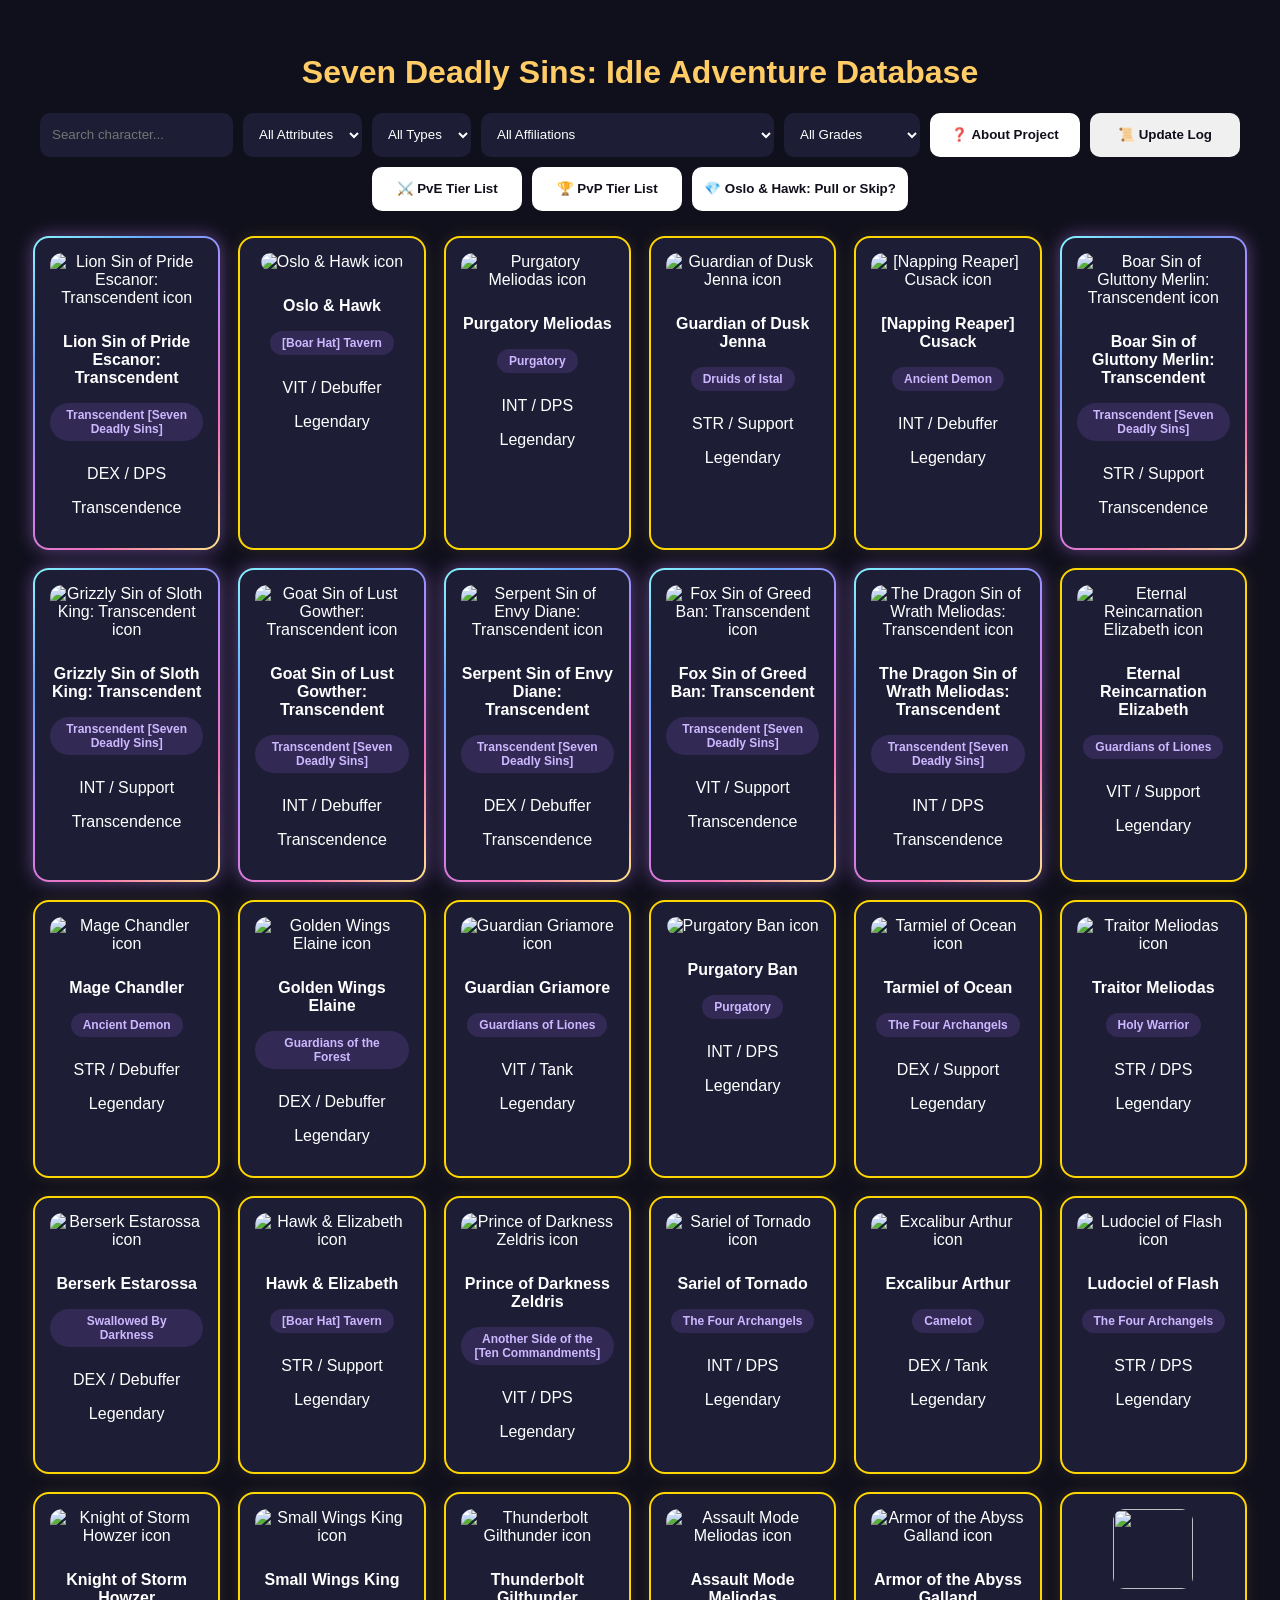
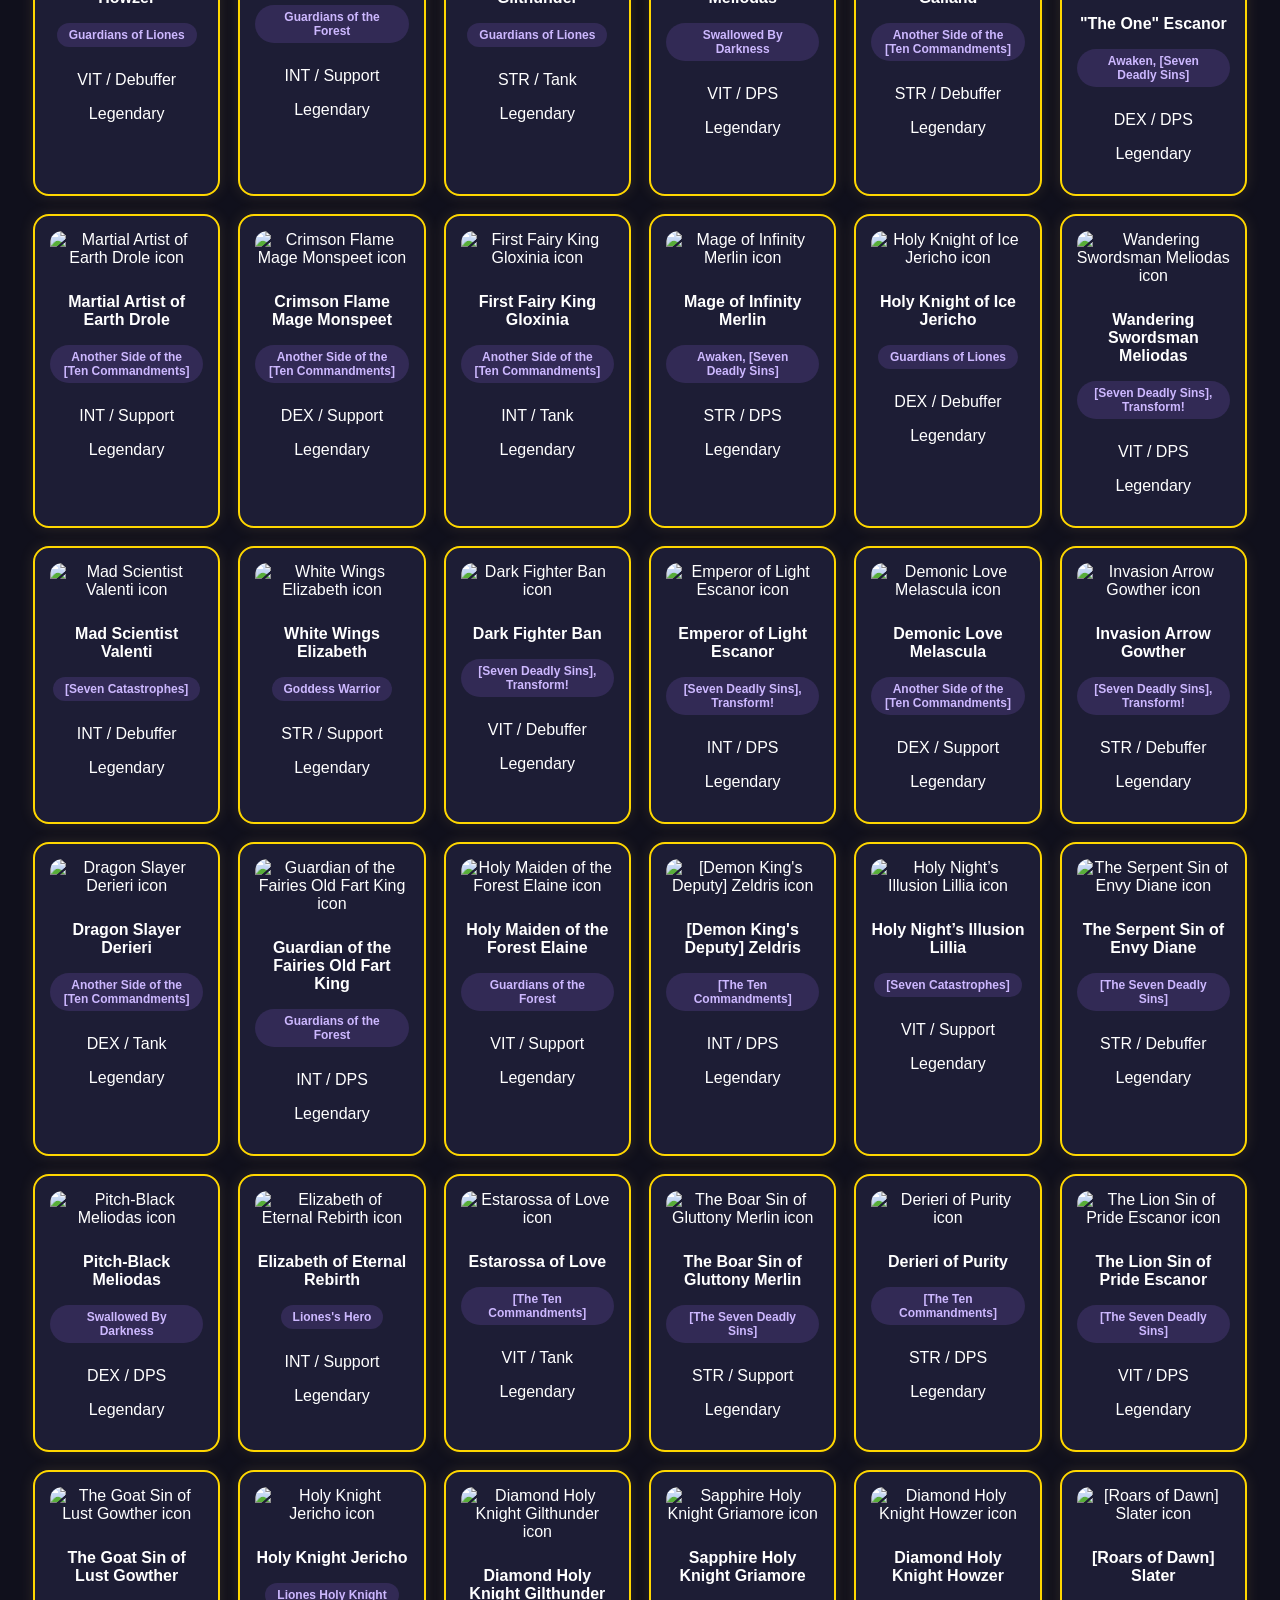
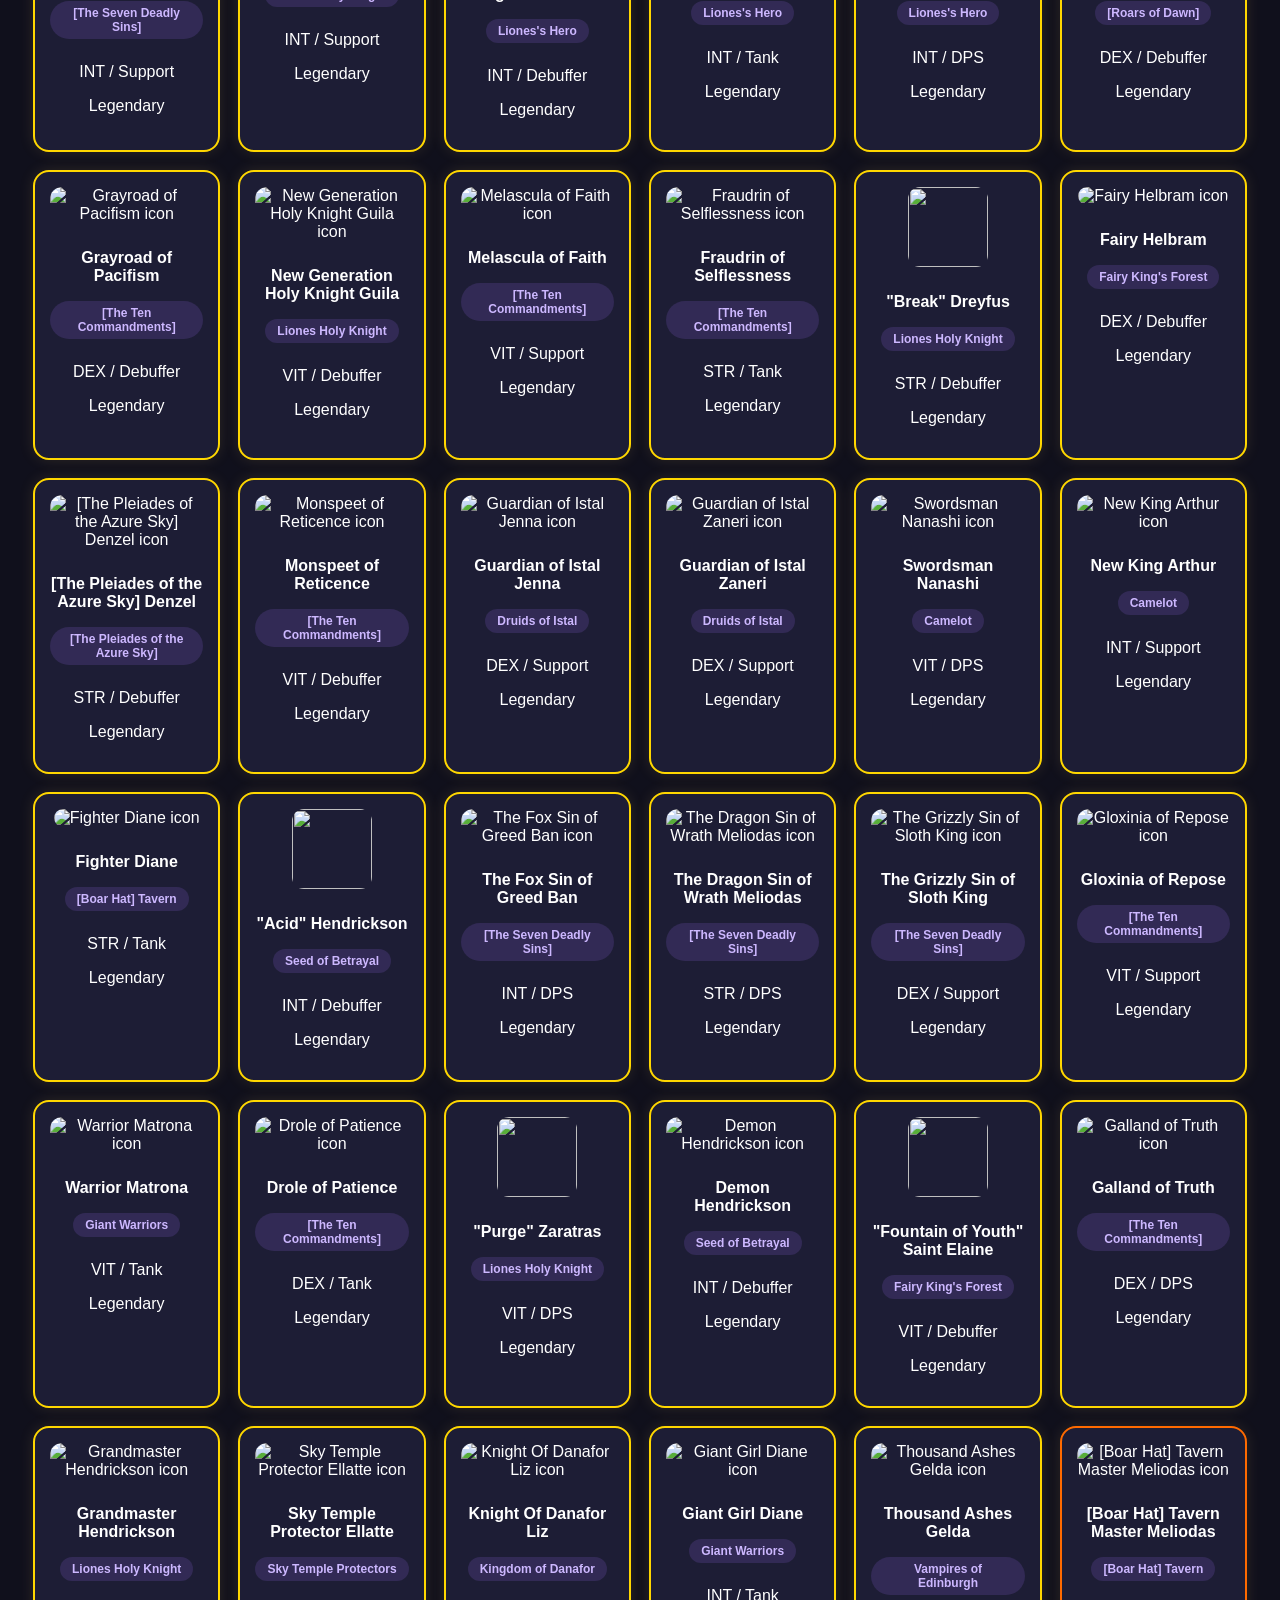
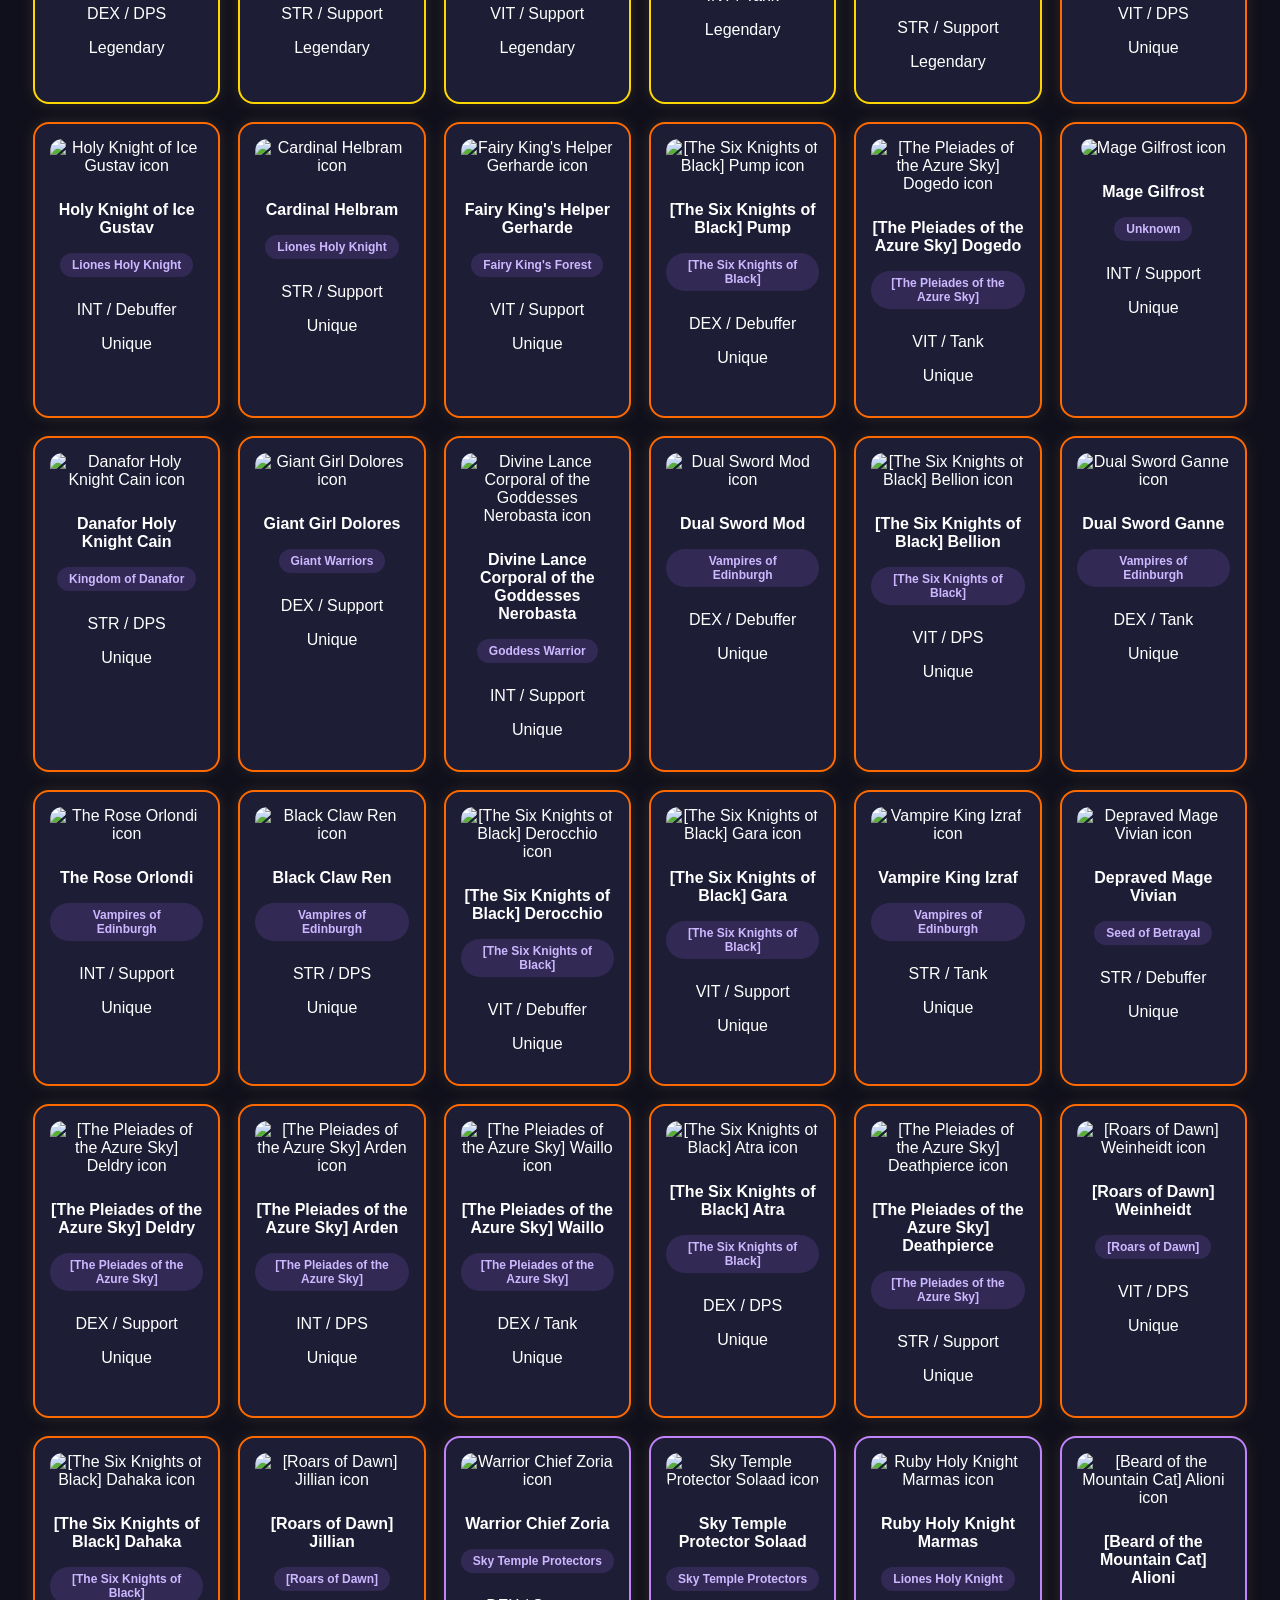
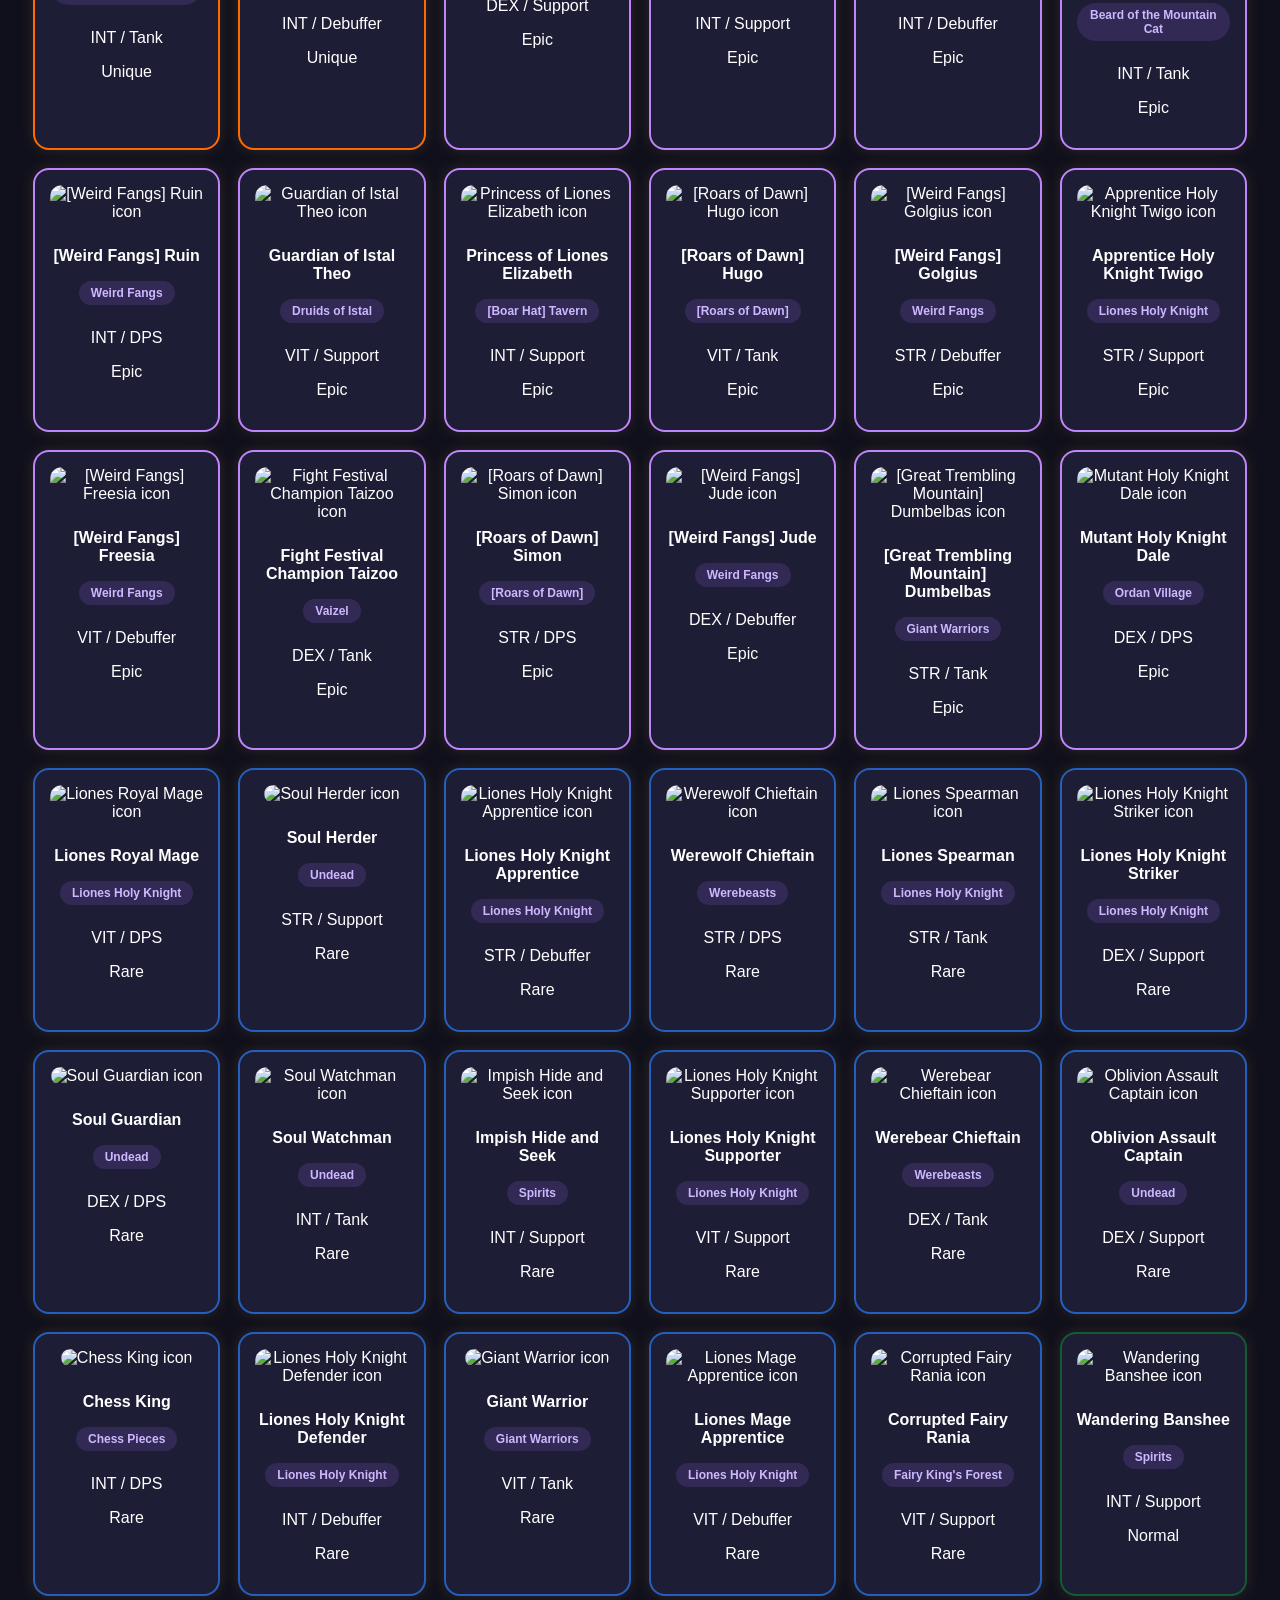
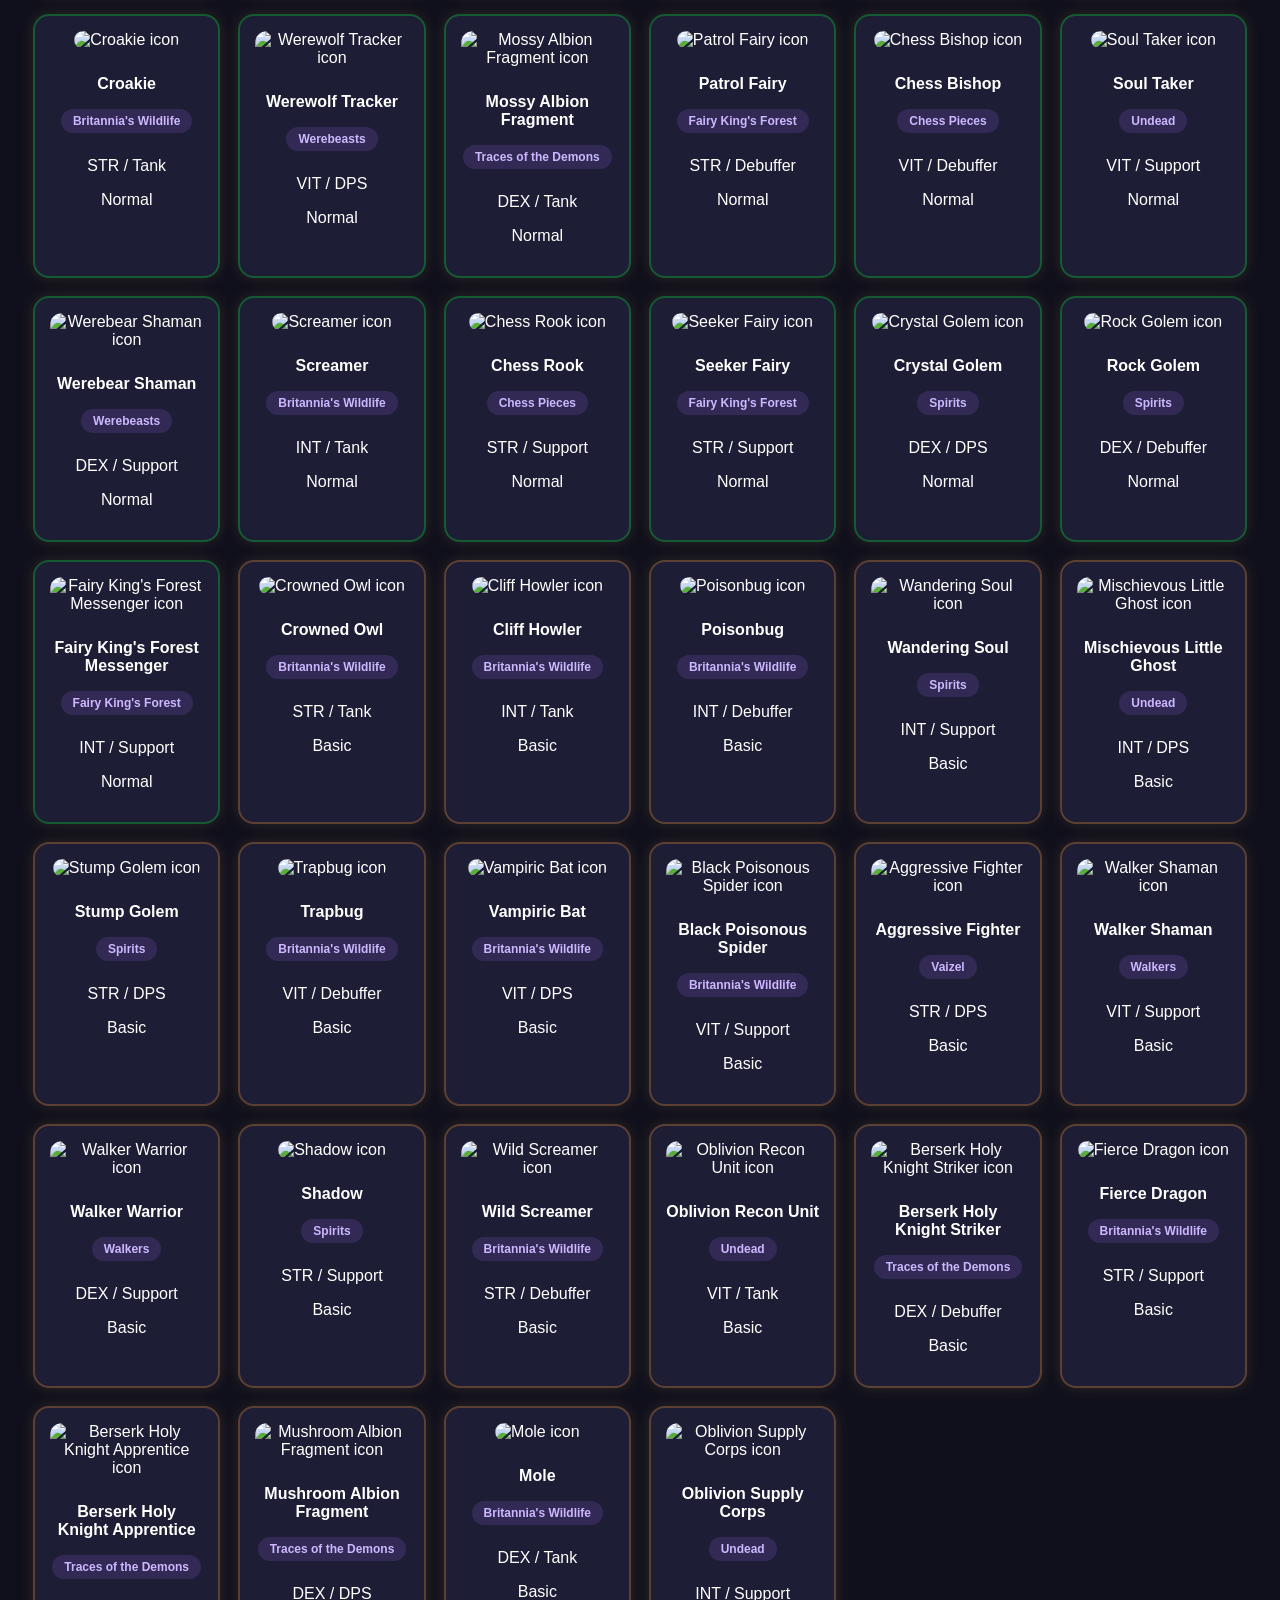
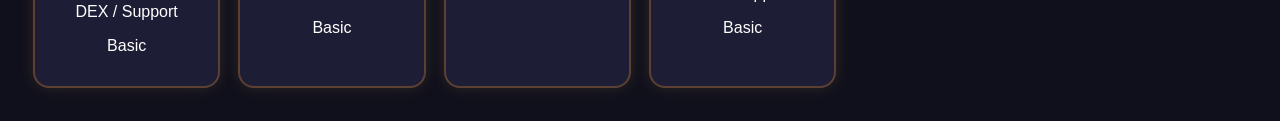
==== index.html @ 1cf5e914 "Update index.html" ====
<!DOCTYPE html>
<html lang="en">
<head>
  <title>Seven Deadly Sins: Idle Adventure Database | Characters, Tier Lists & Potentials</title>
  <link rel="icon" type="image/png" href="favicon.png">
  <link rel="shortcut icon" href="favicon.png">
  <link rel="apple-touch-icon" href="favicon.png">
  <meta name="description" content="Community database for Seven Deadly Sins: Idle Adventure featuring all characters, skills, affiliations, recommended potentials and tier lists.">
  <meta name="keywords" content="7ds idle database, seven deadly sins idle adventure database, 7ds idle tier list, seven deadly sins idle characters, 7ds idle potentials">
  <meta charset="UTF-8">
  <meta name="viewport" content="width=device-width, initial-scale=1.0">
  <title>7DS Idle Database</title>
  <link rel="stylesheet" href="style.css">

</head>
<body>

<h1>Seven Deadly Sins: Idle Adventure Database</h1>
<div class="filters">
  <input id="searchInput" type="text" placeholder="Search character...">

  <select id="attributeFilter">
    <option value="">All Attributes</option>
    <option value="STR">STR</option>
    <option value="DEX">DEX</option>
    <option value="INT">INT</option>
    <option value="VIT">VIT</option>
  </select>

  <select id="typeFilter">
    <option value="">All Types</option>
    <option value="DPS">DPS</option>
    <option value="Support">Support</option>
    <option value="Tank">Tank</option>
    <option value="Debuffer">Debuffer</option>
  </select>

<select id="affiliationFilter">
  <option value="">All Affiliations</option>

  <option value="Ancient Demon">Ancient Demon</option>
  <option value="Another Side of the [Ten Commandments]">Another Side of the [Ten Commandments]</option>
  <option value="Awaken, [Seven Deadly Sins]">Awaken, [Seven Deadly Sins]</option>
  <option value="Beard of the Mountain Cat">Beard of the Mountain Cat</option>
  <option value="Britannia's Wildlife">Britannia's Wildlife</option>
  <option value="Camelot">Camelot</option>
  <option value="Chess Pieces">Chess Pieces</option>
  <option value="Druids of Istal">Druids of Istal</option>
  <option value="Fairy King's Forest">Fairy King's Forest</option>
  <option value="Giant Warriors">Giant Warriors</option>
  <option value="Goddess Warrior">Goddess Warrior</option>
  <option value="Guardians of Liones">Guardians of Liones</option>
  <option value="Guardians of the Forest">Guardians of the Forest</option>
<option value="Holy Warrior">Holy Warrior</option>
  <option value="Kingdom of Danafor">Kingdom of Danafor</option>
  <option value="Liones Holy Knight">Liones Holy Knight</option>
  <option value="Liones's Hero">Liones's Hero</option>
  <option value="Ordan Village">Ordan Village</option>
  <option value="Purgatory">Purgatory</option>
  <option value="Seed of Betrayal">Seed of Betrayal</option>
  <option value="Sky Temple Protectors">Sky Temple Protectors</option>
  <option value="Spirits">Spirits</option>
  <option value="Swallowed By Darkness">Swallowed By Darkness</option>
  <option value="The Four Archangels">The Four Archangels</option>
  <option value="Traces of the Demons">Traces of the Demons</option>
  <option value="Transcendent [Seven Deadly Sins]">Transcendent [Seven Deadly Sins]</option>
  <option value="Undead">Undead</option>
 <option value="Unknown">Unknown</option>
  <option value="Vaizel">Vaizel</option>
  <option value="Vampires of Edinburgh">Vampires of Edinburgh</option>
<option value="Walkers">Walkers</option>
  <option value="Werebeasts">Werebeasts</option>
  <option value="Weird Fangs">Weird Fangs</option>

  <option value="[Boar Hat] Tavern">[Boar Hat] Tavern</option>
  <option value="[Roars of Dawn]">[Roars of Dawn]</option>
  <option value="[Seven Catastrophes]">[Seven Catastrophes]</option>
  <option value="[Seven Deadly Sins], Transform!">[Seven Deadly Sins], Transform!</option>
  <option value="[The Pleiades of the Azure Sky]">[The Pleiades of the Azure Sky]</option>
  <option value="[The Seven Deadly Sins]">[The Seven Deadly Sins]</option>
  <option value="[The Six Knights of Black]">[The Six Knights of Black]</option>
  <option value="[The Ten Commandments]">[The Ten Commandments]</option>
</select>

<select id="gradeFilter">
  <option value="">All Grades</option>
  <option value="Basic">Basic</option>
  <option value="Normal">Normal</option>
  <option value="Rare">Rare</option>
  <option value="Epic">Epic</option>
  <option value="Unique">Unique</option>
  <option value="Legendary">Legendary</option>
  <option value="Transcendence">Transcendence</option>
</select>

<button id="aboutBtn">❓ About Project</button>
<button id="changelogBtn">📜 Update Log</button>
<button id="pveTierBtn">⚔️ PvE Tier List</button>
<button id="pvpTierBtn">🏆 PvP Tier List</button>
<button id="summonBtn">💎 Oslo & Hawk: Pull or Skip?</button>

</div>

<div id="characterGrid" class="character-grid"></div>

<div id="aboutModal" class="popup hidden">
  <div class="popup-content">
    <span class="close" id="closeAbout">×</span>

    <h2>❓ About Project</h2>

    <div class="info-box">
      <p><b>Creator:</b> met4mor</p>
    </div>

    <p>
      ❗ Hi! I'm <b>met4mor</b>.
    </p>

    <p>
      I created this database to collect every character from
      <b>Seven Deadly Sins: Idle Adventure</b> in one clean and easy-to-use place.
    </p>

    <p>
      Every character, skill, affiliation, grade, attribute, type and recommended potential
      has been manually collected and added to the database.
    </p>

    <p>
      This project will keep growing with future updates, new characters and new features.
    </p>

    <p>
      Thanks for using the database!
    </p>

    <hr>

    <p style="font-size: 13px; opacity: 0.7;">
      Seven Deadly Sins: Idle Adventure and all related assets belong to their respective owners.
    </p>
  </div>
</div> 

<div id="changelogModal" class="popup hidden">
  <div class="popup-content">

    <span class="close" id="closeChangelog">×</span>

    <h2>📜 Database Update Log</h2>

    <div class="info-box">
      <p><b>Current Version:</b> 2.0</p>
    </div>

    <div class="skill-box">
      <h3 class="skill-category">28/06/2026 v2.0</h3>

      <ul>
        <li>Added "Pull or Skip?" feature.</li>
        <li>Added "Update Log" feature.</li>
      </ul>
    </div>
  <div class="skill-box">
      <h3 class="skill-category">27/06/2026 v1.0</h3>

      <ul>
        <li>Initial website release.</li>
        <li>Added character database.</li>
        <li>Added recommended potentials.</li>
        <li>Added affiliation filters.</li>
      </ul>
    </div>

  </div>
</div>

</div>
<div id="pveTierModal" class="popup hidden">
  <div class="popup-content tierlist-popup">
    <span class="close" id="closePveTier">×</span>

    <h2>⚔️ PvE Tier List</h2>

    <img
      src="https://i.imgur.com/KLZB3vG.png"
      alt="PvE Tier List"
      class="tierlist-image"
    >
  </div>
</div>
<div id="pvpTierModal" class="popup hidden">
  <div class="popup-content tierlist-popup">
    <span class="close" id="closePvpTier">×</span>

    <h2>🏆 PvP Tier List</h2>

    <img
      src="https://i.imgur.com/titxgd1.png"
      alt="PvP Tier List"
      class="tierlist-image"
    >
  </div>
</div>

<div id="summonModal" class="popup hidden">
  <div class="popup-content">

    <span class="close" id="closeSummon">×</span>

<h2>💎 Oslo & Hawk: Pull or Skip?</h2>

<div class="info-box">
  <p><b>Character:</b> Oslo & Hawk</p>
  <p><b>Rating:</b> ⭐⭐⭐⭐⭐ MUST PULL</p>
</div>

<p>
  Oslo & Hawk are an extremely powerful debuffer with excellent utility and some of the strongest offensive debuffs available.
</p>

<h3>✅ Why summon?</h3>

<ul>
  <li>Inflicts Blind, significantly reducing the enemy's Accuracy</li>
  <li>Can reduce enemy Energy with their Special Skill</li>
  <li>Mark of the Wild greatly reduces both final Attack and final Defense</li>
  <li>Prey massively increases the target's final damage taken</li>
  <li>Prey also reduces final Evasion, making enemies easier to hit</li>
  <li>Ultimate damage scales heavily with the number of debuffs applied to the target</li>
  <li>Excellent synergy with teams built around multiple debuffs</li>
  <li>Extremely strong utility for both increasing team damage and weakening enemies</li>
</ul>

<div class="info-box">
  <p>
    <b>Final Verdict:</b><br>
    Oslo & Hawk are an exceptional debuffer capable of dramatically weakening enemies while enabling the entire team to deal significantly more damage. Their combination of Accuracy reduction, Energy control, Attack and Defense reduction, and the extremely powerful Prey debuff makes them a highly valuable addition to many teams. A definite <b>MUST PULL</b>.
  </p>
</div>

  </div>
</div>

<div id="popup" class="popup hidden">
  <div class="popup-content">
    <span class="close" onclick="closePopup()">×</span>

    <h2 id="charName"></h2>

    <div class="info-box">
      <p><b>Affiliation:</b> <span id="charAffiliation"></span></p>
      <p><b>Grade:</b> <span id="charGrade"></span></p>
      <p><b>Attribute / Type:</b> <span id="charAttributeType"></span></p>
<p><b>Recommended Potential:</b> <span id="charPotential"></span></p>
    </div>

    <div id="skillsContainer"></div>
  </div>
</div>
  <script src="script.js"></script>
</body>
</html>
---- style.css ----
body {
  background: #10101c;
  color: white;
  font-family: Arial, sans-serif;
  padding: 25px;
}

h1 {
  text-align: center;
  color: #ffcc66;
}

.filters {
  display: flex;
  gap: 10px;
  flex-wrap: wrap;
  justify-content: center;
  margin-bottom: 25px;
}

input,
select {
  padding: 12px;
  border-radius: 10px;
  border: none;
  background: #1d1d35;
  color: white;
}

#aboutBtn,
#pveTierBtn,
#pvpTierBtn,
#summonBtn,
#changelogBtn  {
  padding: 12px;
  border-radius: 10px;
  border: none;
  background: white;
  color: #10101c;
  cursor: pointer;
  font-weight: bold;
  min-width: 150px;
  height: 44px;
  box-sizing: border-box;
  transition: 0.2s;
}

#aboutBtn:hover,
#pveTierBtn:hover,
#pvpTierBtn:hover,
#summonBtn:hover,
#changelogBtn {
  background: #f0f0f0;
}

.character-grid {
  display: grid;
  grid-template-columns: repeat(auto-fill, minmax(160px, 1fr));
  gap: 18px;
}

.character-card {
  background: #1d1d35;
  padding: 15px;
  border-radius: 16px;
  text-align: center;
  cursor: pointer;
  transition: 0.2s;
  border: 2px solid #333355;
  box-shadow: 0 0 15px rgba(255, 204, 102, 0.12);
}

.character-card:hover {
  transform: scale(1.04);
}



.grade-Transcendence {
  border: 2px solid transparent;
  background:
    linear-gradient(#1d1d35, #1d1d35) padding-box,
    linear-gradient(135deg, #89f7fe, #66a6ff, #c084fc, #f472b6, #fde68a) border-box;
  box-shadow: 0 0 18px rgba(192, 132, 252, 0.45);
}

.grade-Legendary {
  border-color: #ffd700;
}

.grade-Unique {
  border-color: #ff6a00;
}

.grade-Epic {
  border-color: #c084fc;
}

.grade-Rare {
  border-color: #245FBF;
}

.grade-Normal {
  border-color: #145A32;
}

.grade-Basic {
  border-color: #5C4033;
}


.character-icon {
  width: 80px;
  height: 80px;
  object-fit: cover;
  border-radius: 12px;
  margin-bottom: 10px;
}

.character-card h3 {
  font-size: 16px;
  margin-bottom: 8px;
}

.affiliation-badge {
  display: inline-block;
  background: #322a55;
  color: #cdb8ff;
  padding: 5px 12px;
  border-radius: 999px;
  font-size: 12px;
  font-weight: bold;
  margin: 8px 0;
}

/* TIER COLORS */

.tier {
  font-weight: bold;
  font-size: 20px;
  letter-spacing: 1px;
}

.tier-SS {
  color: #ffd700;
  text-shadow:
    0 0 5px rgba(255,215,0,0.8),
    0 0 10px rgba(255,215,0,0.6);
}

.tier-S {
  color: #ffb347;
  text-shadow:
    0 0 5px rgba(255,179,71,0.8),
    0 0 10px rgba(255,179,71,0.6);
}

.tier-A {
  color: #c084fc;
  text-shadow:
    0 0 5px rgba(192,132,252,0.8),
    0 0 10px rgba(192,132,252,0.6);
}

.tier-B {
  color: #60a5fa;
  text-shadow:
    0 0 5px rgba(96,165,250,0.8),
    0 0 10px rgba(96,165,250,0.6);
}

.tier-C {
  color: #67e8f9;
  text-shadow:
    0 0 5px rgba(103,232,249,0.8),
    0 0 10px rgba(103,232,249,0.6);
}

/* POPUP */

.popup {
  position: fixed;
  inset: 0;
  background: rgba(0,0,0,0.8);
  display: flex;
  justify-content: center;
  align-items: center;
}

.hidden {
  display: none;
}

.popup-content {
  background: #1d1d35;
  width: 650px;
  max-height: 85vh;
  overflow-y: auto;
  padding: 25px;
  border-radius: 20px;
  box-shadow: 0 0 30px rgba(255,204,102,0.35);
}

.close {
  float: right;
  font-size: 32px;
  cursor: pointer;
}

.info-box {
  background: #29294a;
  padding: 15px;
  border-radius: 14px;
  margin: 15px 0;
}

.skill-box {
  background: #151528;
  border: 1px solid #333355;
  border-radius: 16px;
  padding: 18px;
  margin-top: 18px;
}

.skill-category {
  color: #ffcc66;
  font-size: 20px;
  margin-bottom: 5px;
}

.skill-name {
  color: white;
  font-size: 18px;
  margin-bottom: 12px;
}

.skill-description {
  line-height: 1.6;
  margin-bottom: 14px;
}

.effect-box {
  background: #29294a;
  border-radius: 12px;
  padding: 14px;
  margin-top: 12px;
}

.effect-name {
  color: #6ee7b7;
  font-weight: bold;
  margin-bottom: 8px;
}

.effect-description {
  line-height: 1.5;
}
.tierlist-popup {
  width: 90vw;
  max-width: 1100px;
}

.tierlist-image {
  width: 100%;
  border-radius: 14px;
  margin-top: 15px;
}
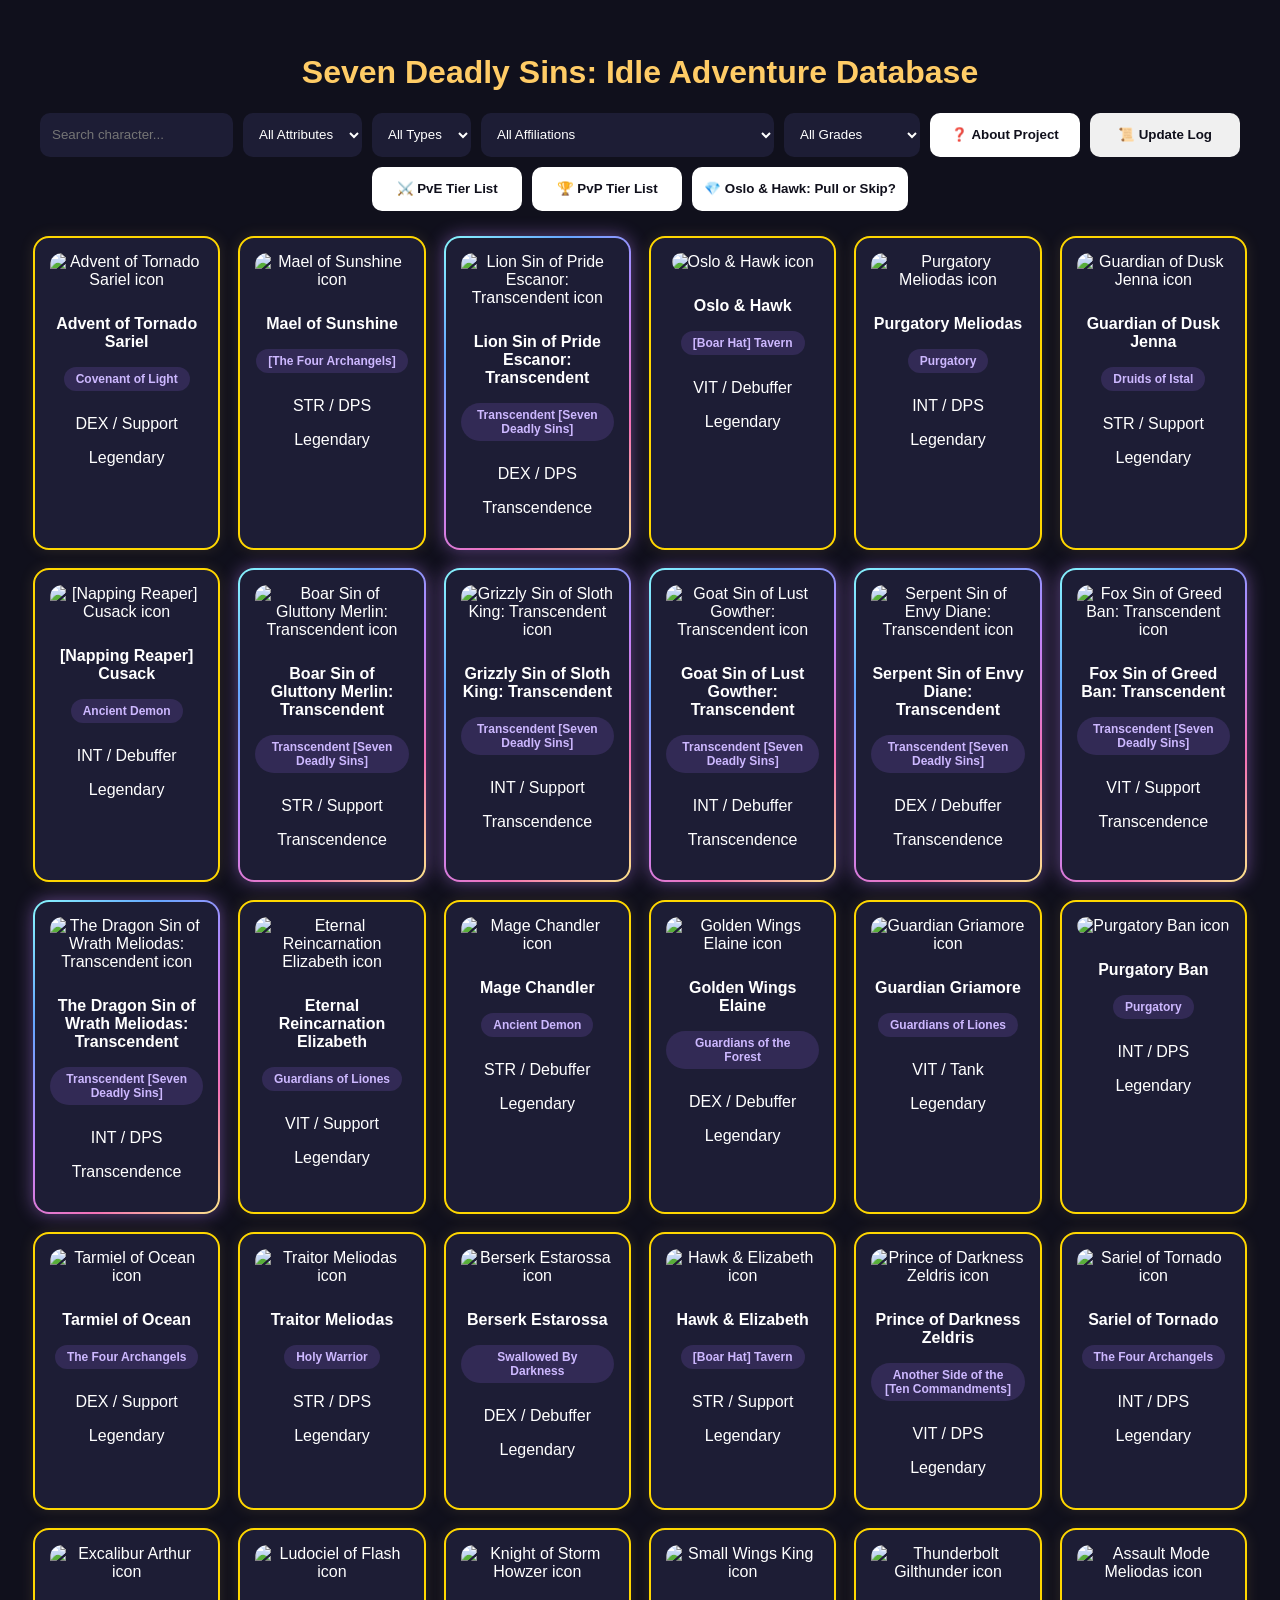
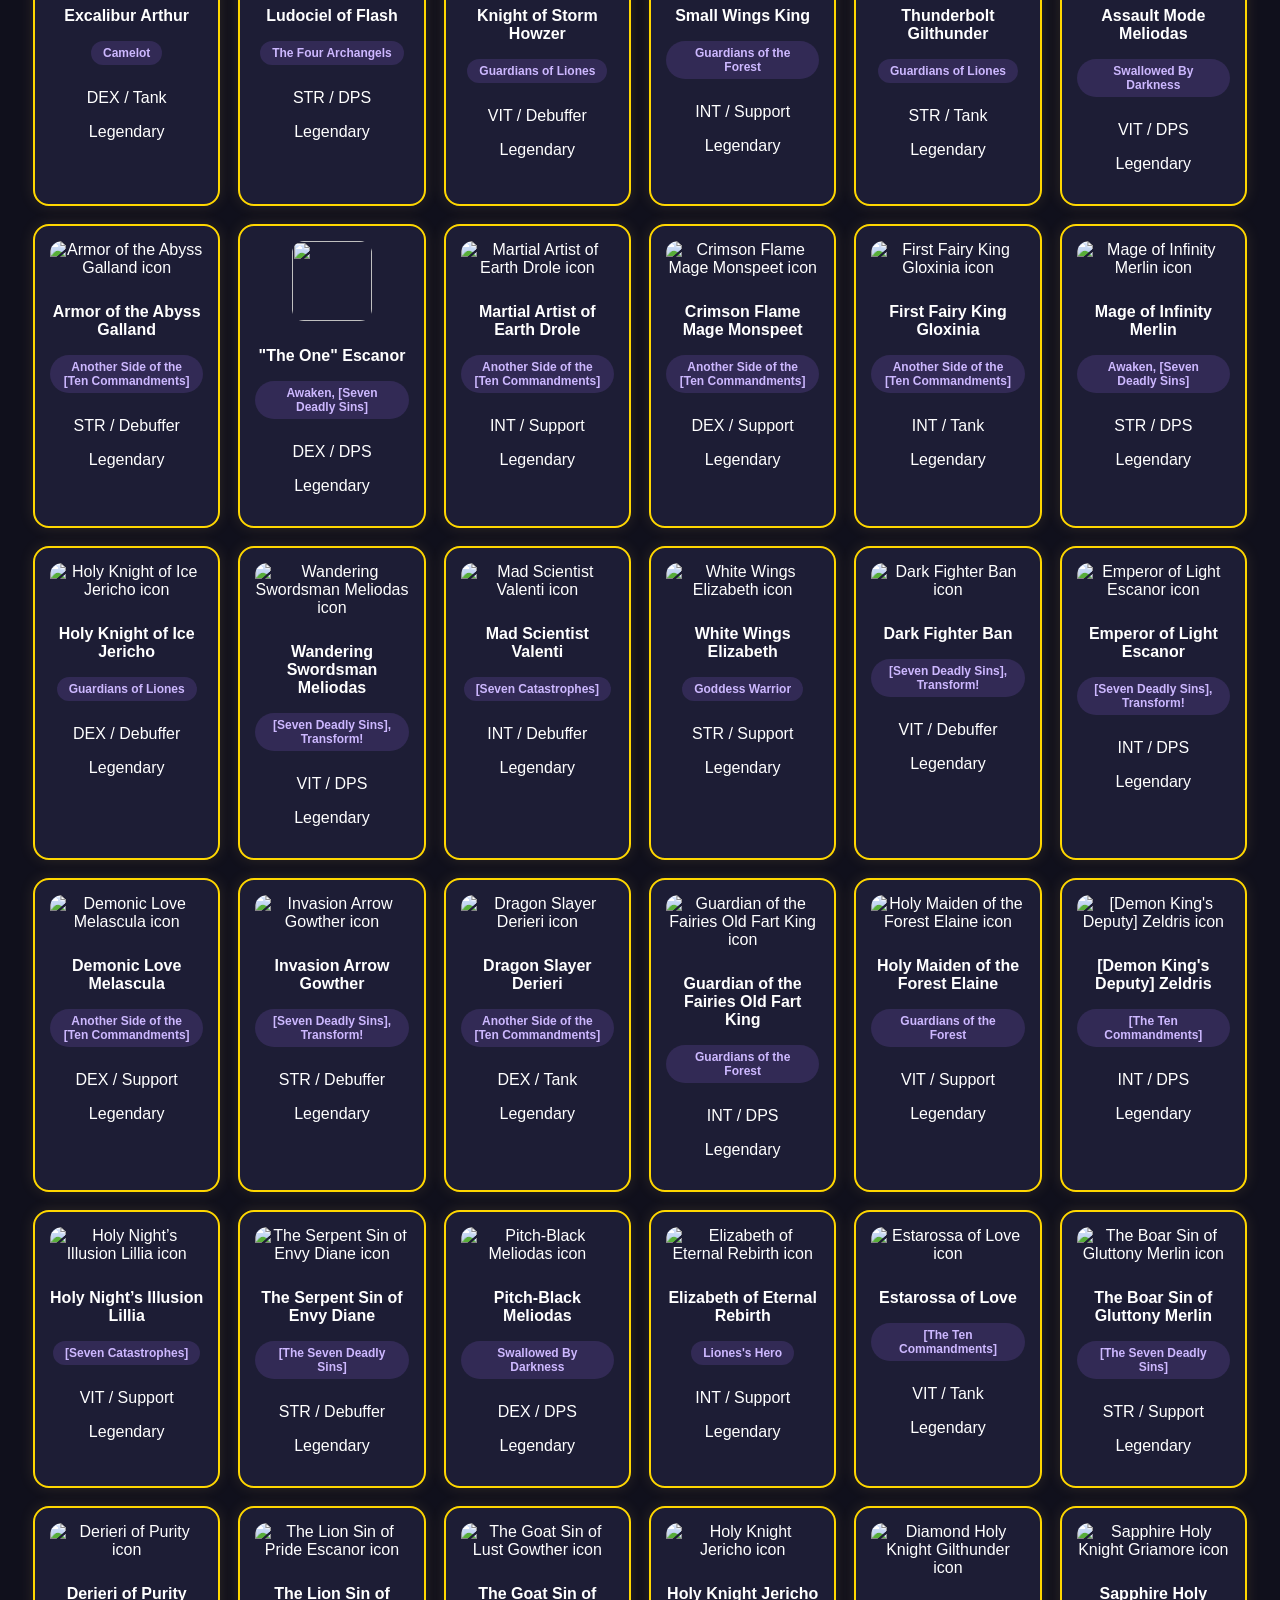
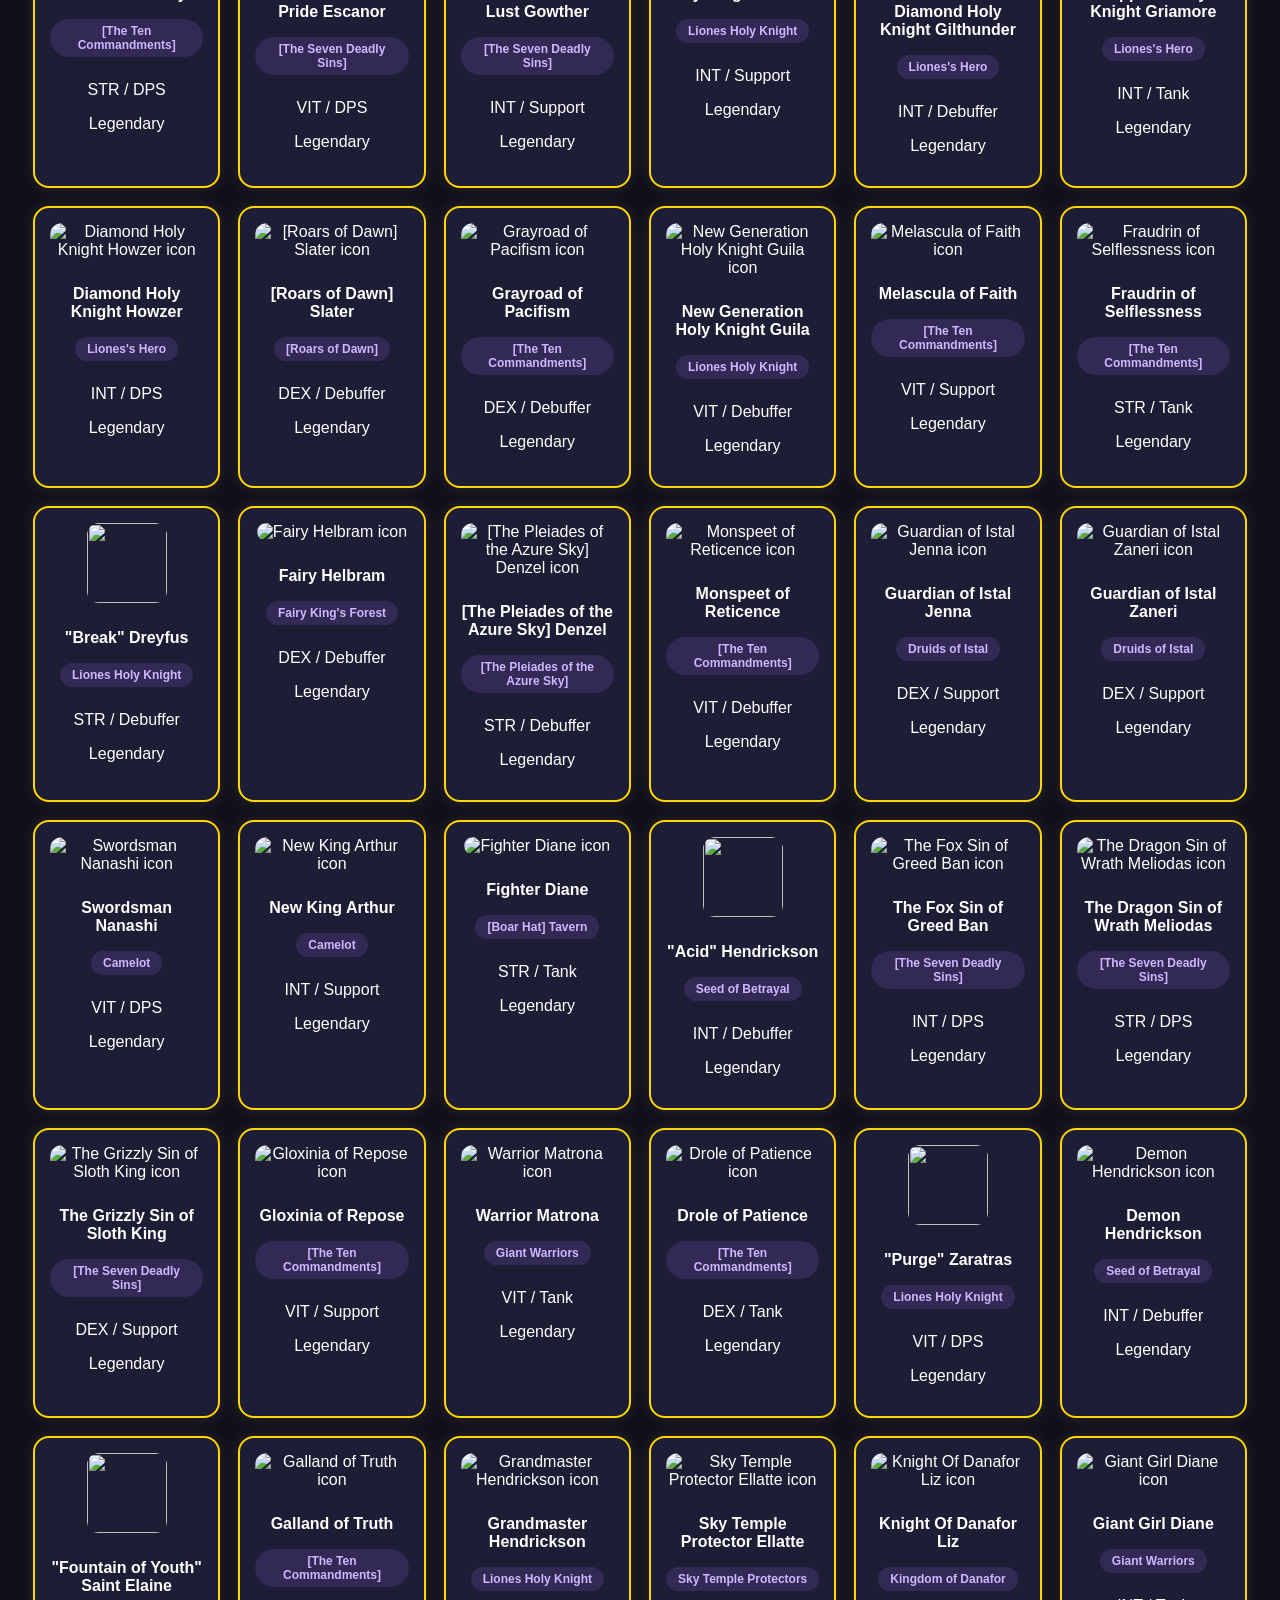
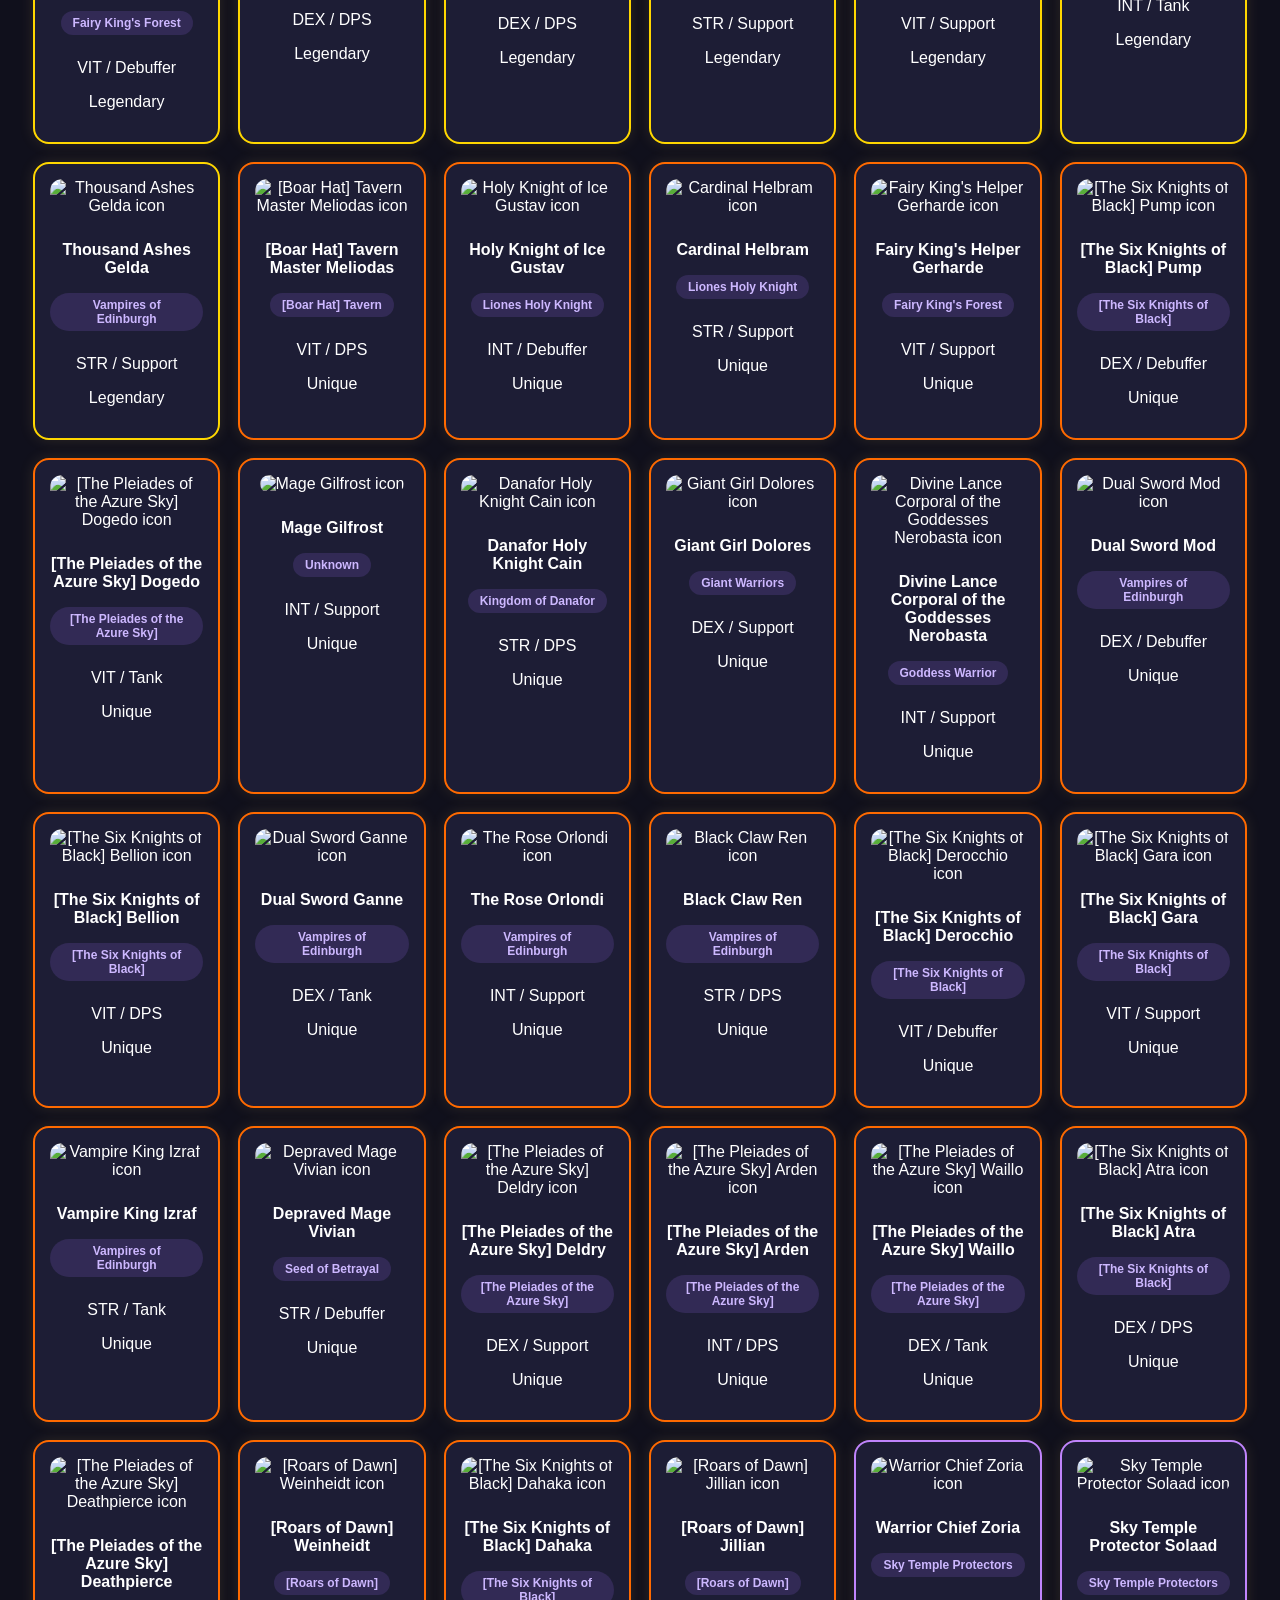
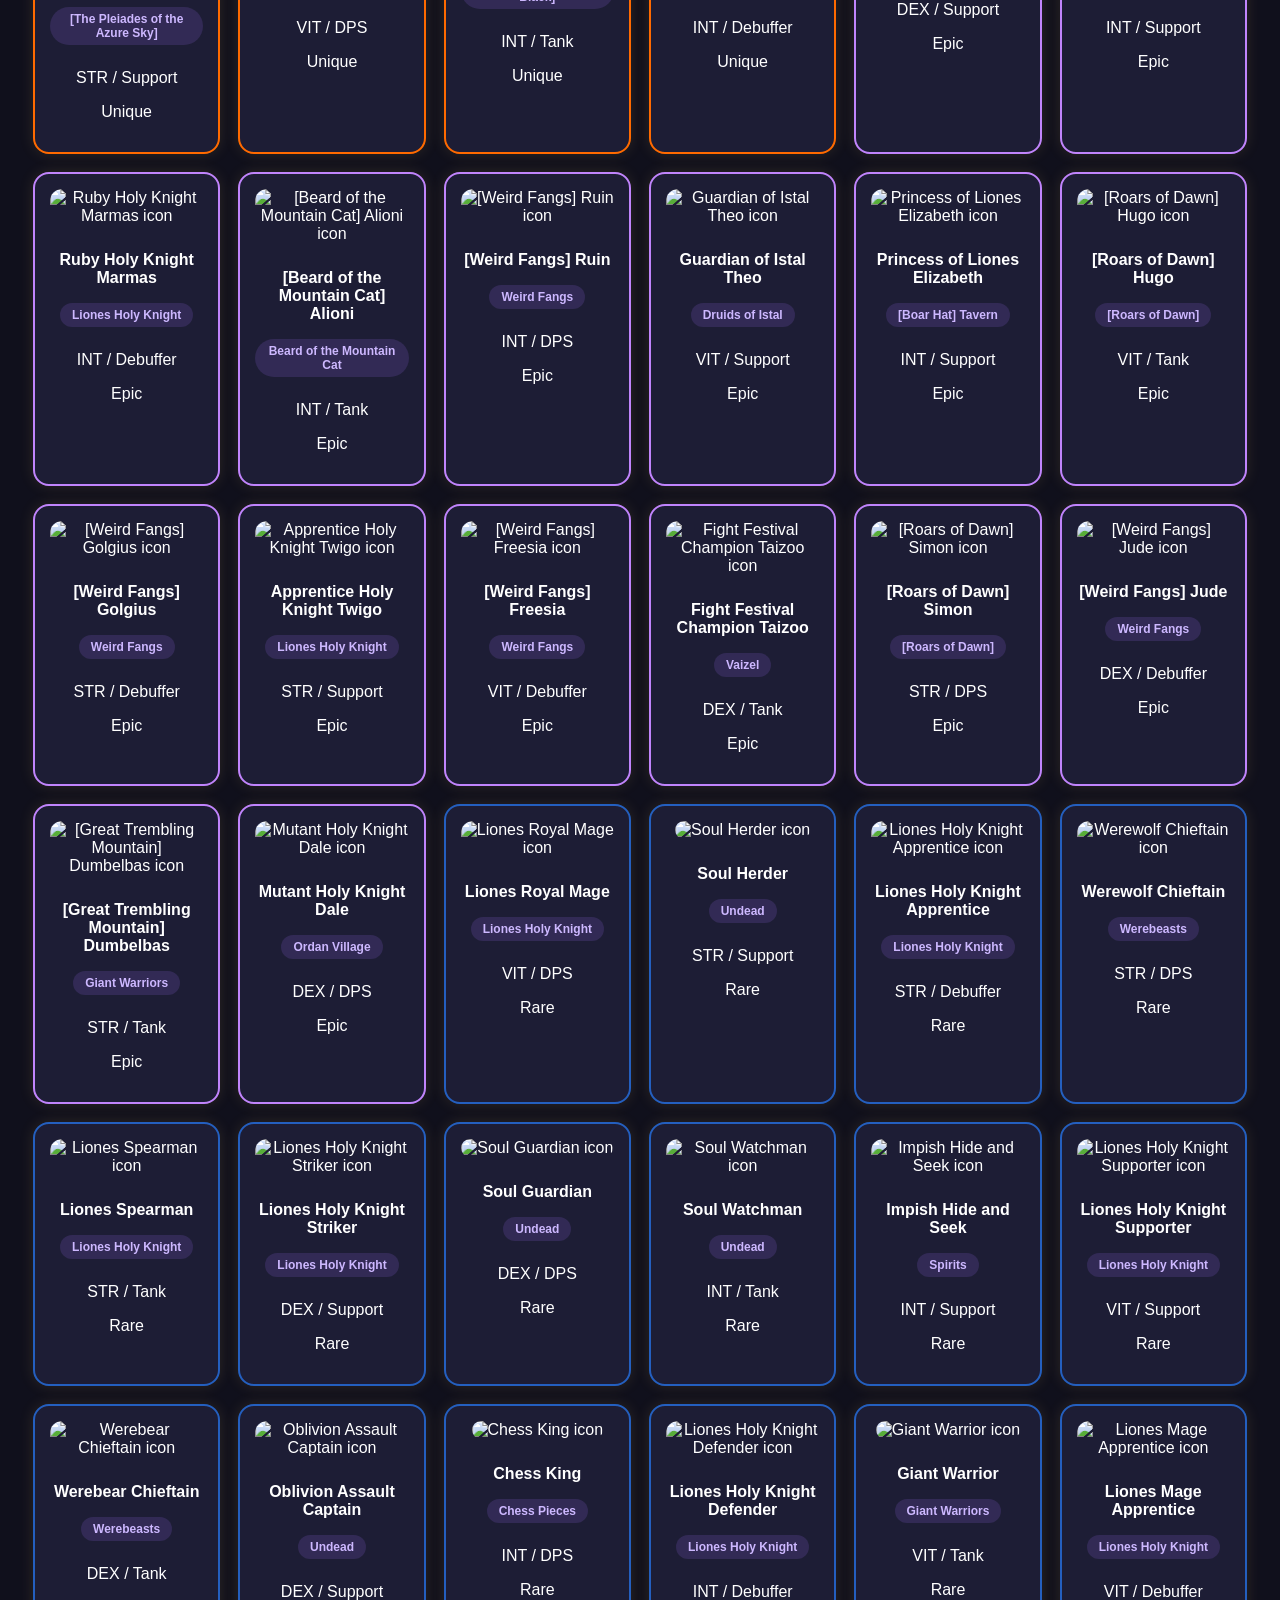
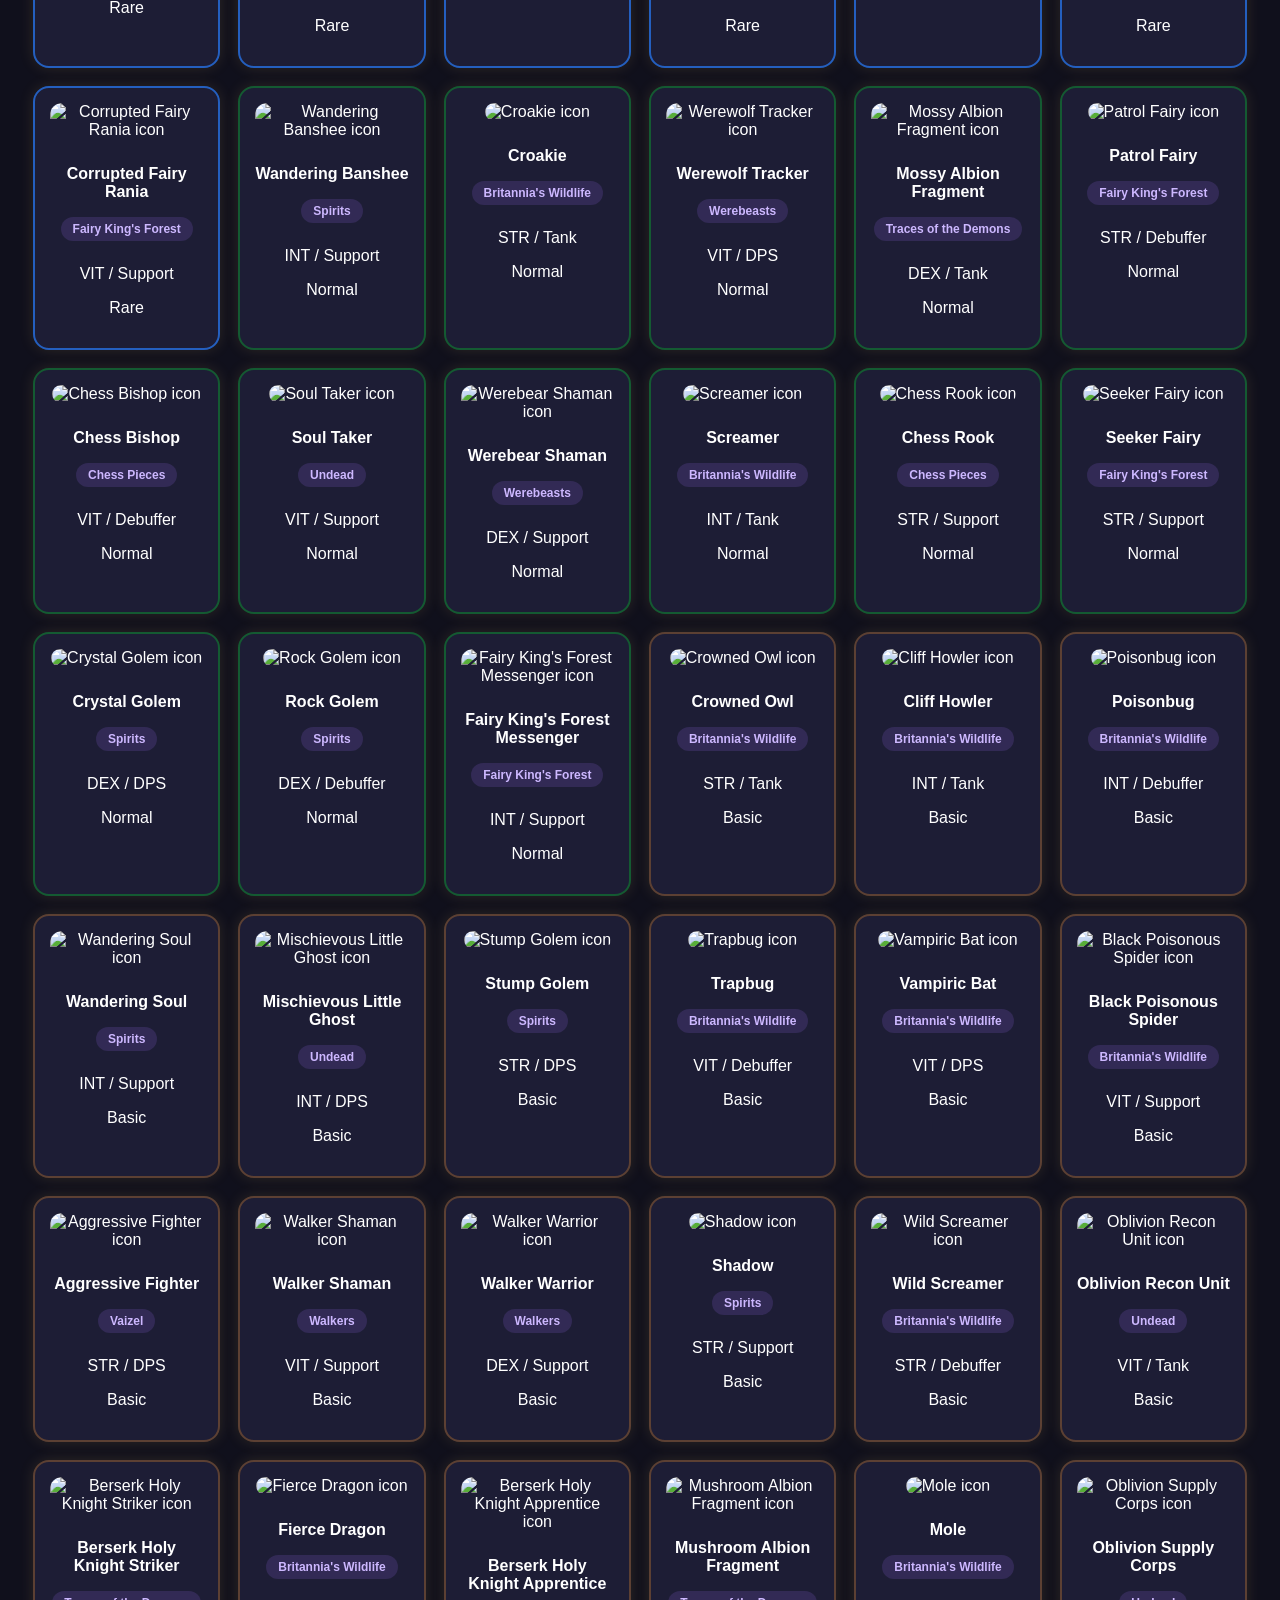
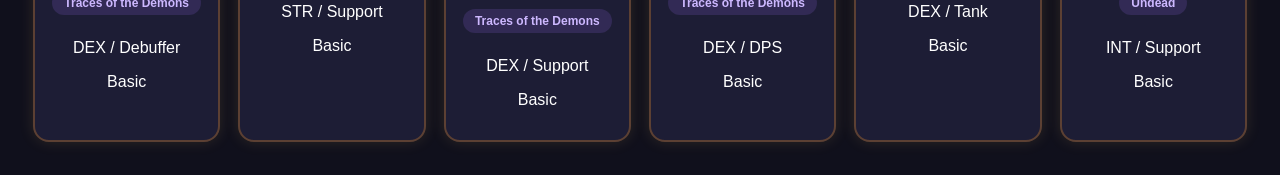
==== commit 27b6818e: "Update index.html" ====
--- a/index.html
+++ b/index.html
@@ -44,6 +44,7 @@
   <option value="Beard of the Mountain Cat">Beard of the Mountain Cat</option>
   <option value="Britannia's Wildlife">Britannia's Wildlife</option>
   <option value="Camelot">Camelot</option>
+  <option value="Covenant of Light">Covenant of Light</option>
   <option value="Chess Pieces">Chess Pieces</option>
   <option value="Druids of Istal">Druids of Istal</option>
   <option value="Fairy King's Forest">Fairy King's Forest</option>
@@ -184,7 +185,7 @@
     <h2>⚔️ PvE Tier List</h2>
 
     <img
-      src="https://i.imgur.com/KLZB3vG.png"
+      src="https://i.imgur.com/rdPKMdE.png"
       alt="PvE Tier List"
       class="tierlist-image"
     >
@@ -197,7 +198,7 @@
     <h2>🏆 PvP Tier List</h2>
 
     <img
-      src="https://i.imgur.com/titxgd1.png"
+      src="https://i.imgur.com/eozsYuy.png"
       alt="PvP Tier List"
       class="tierlist-image"
     >
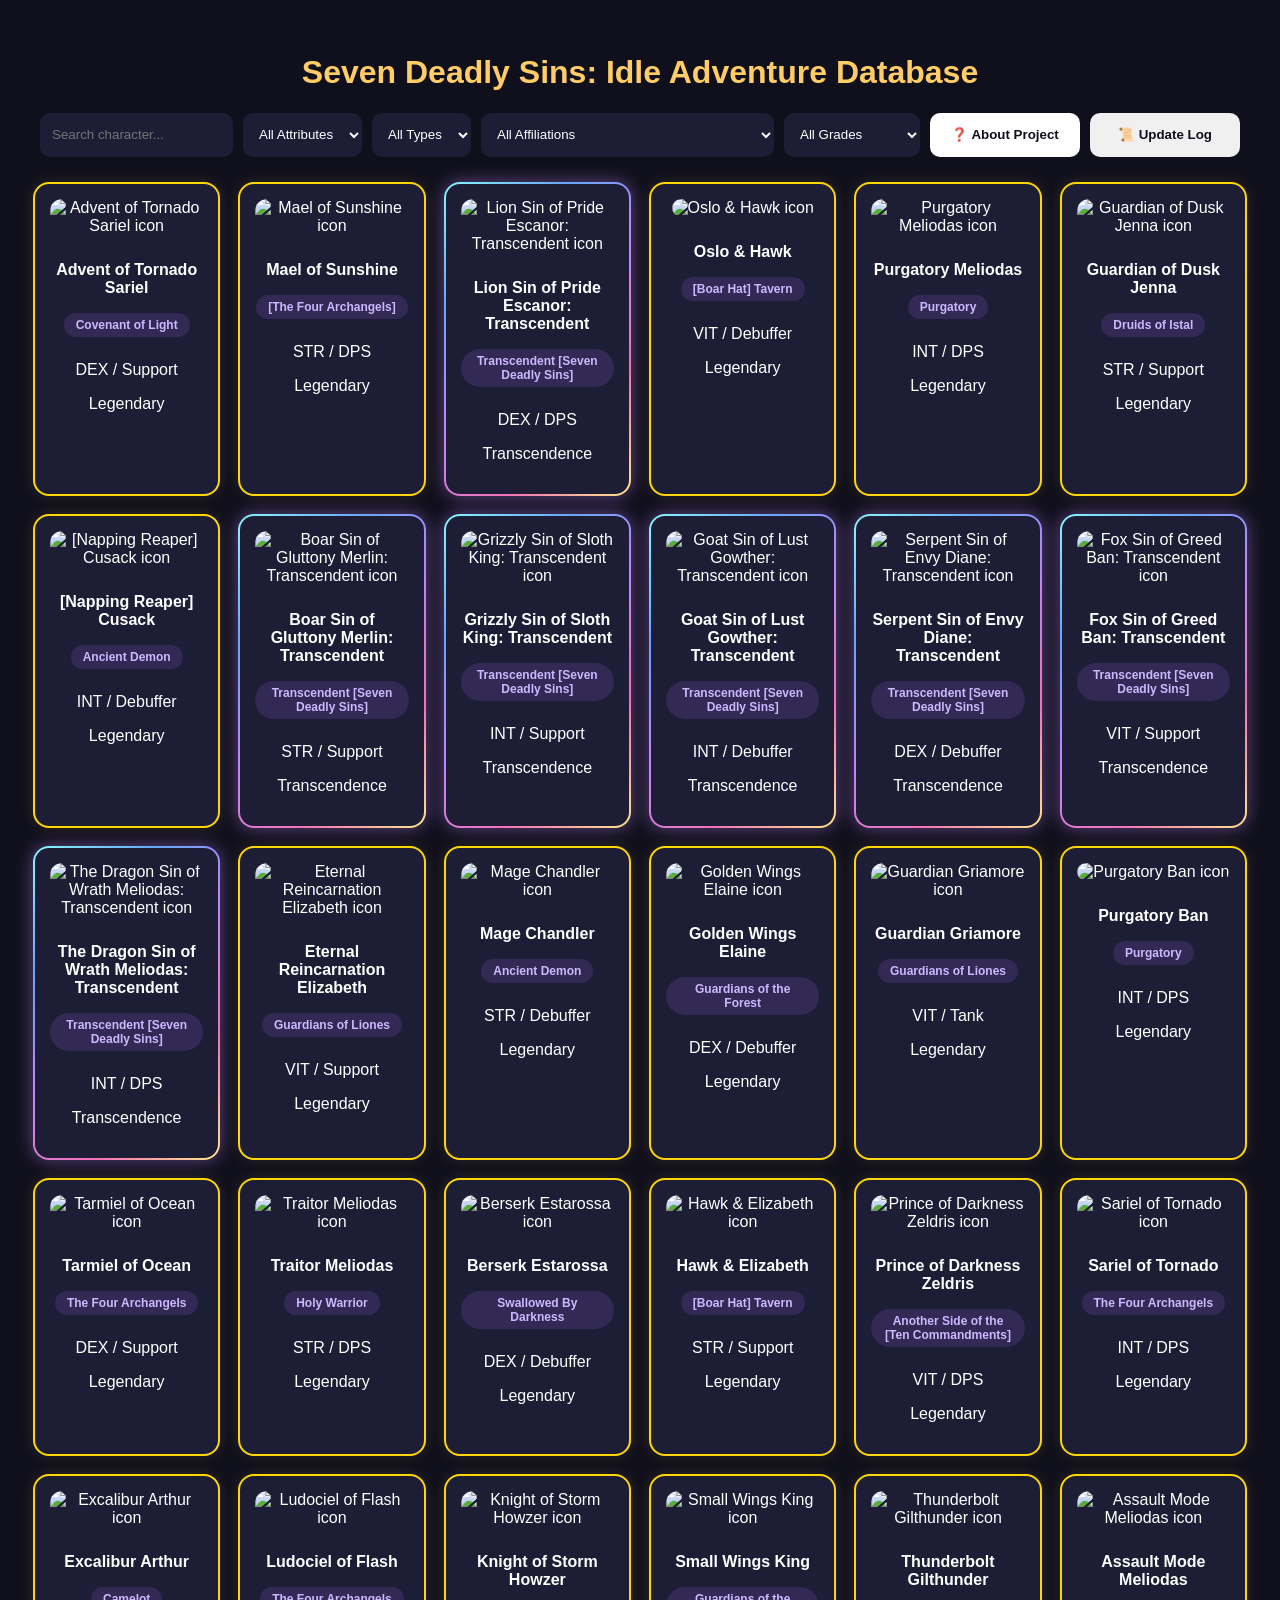
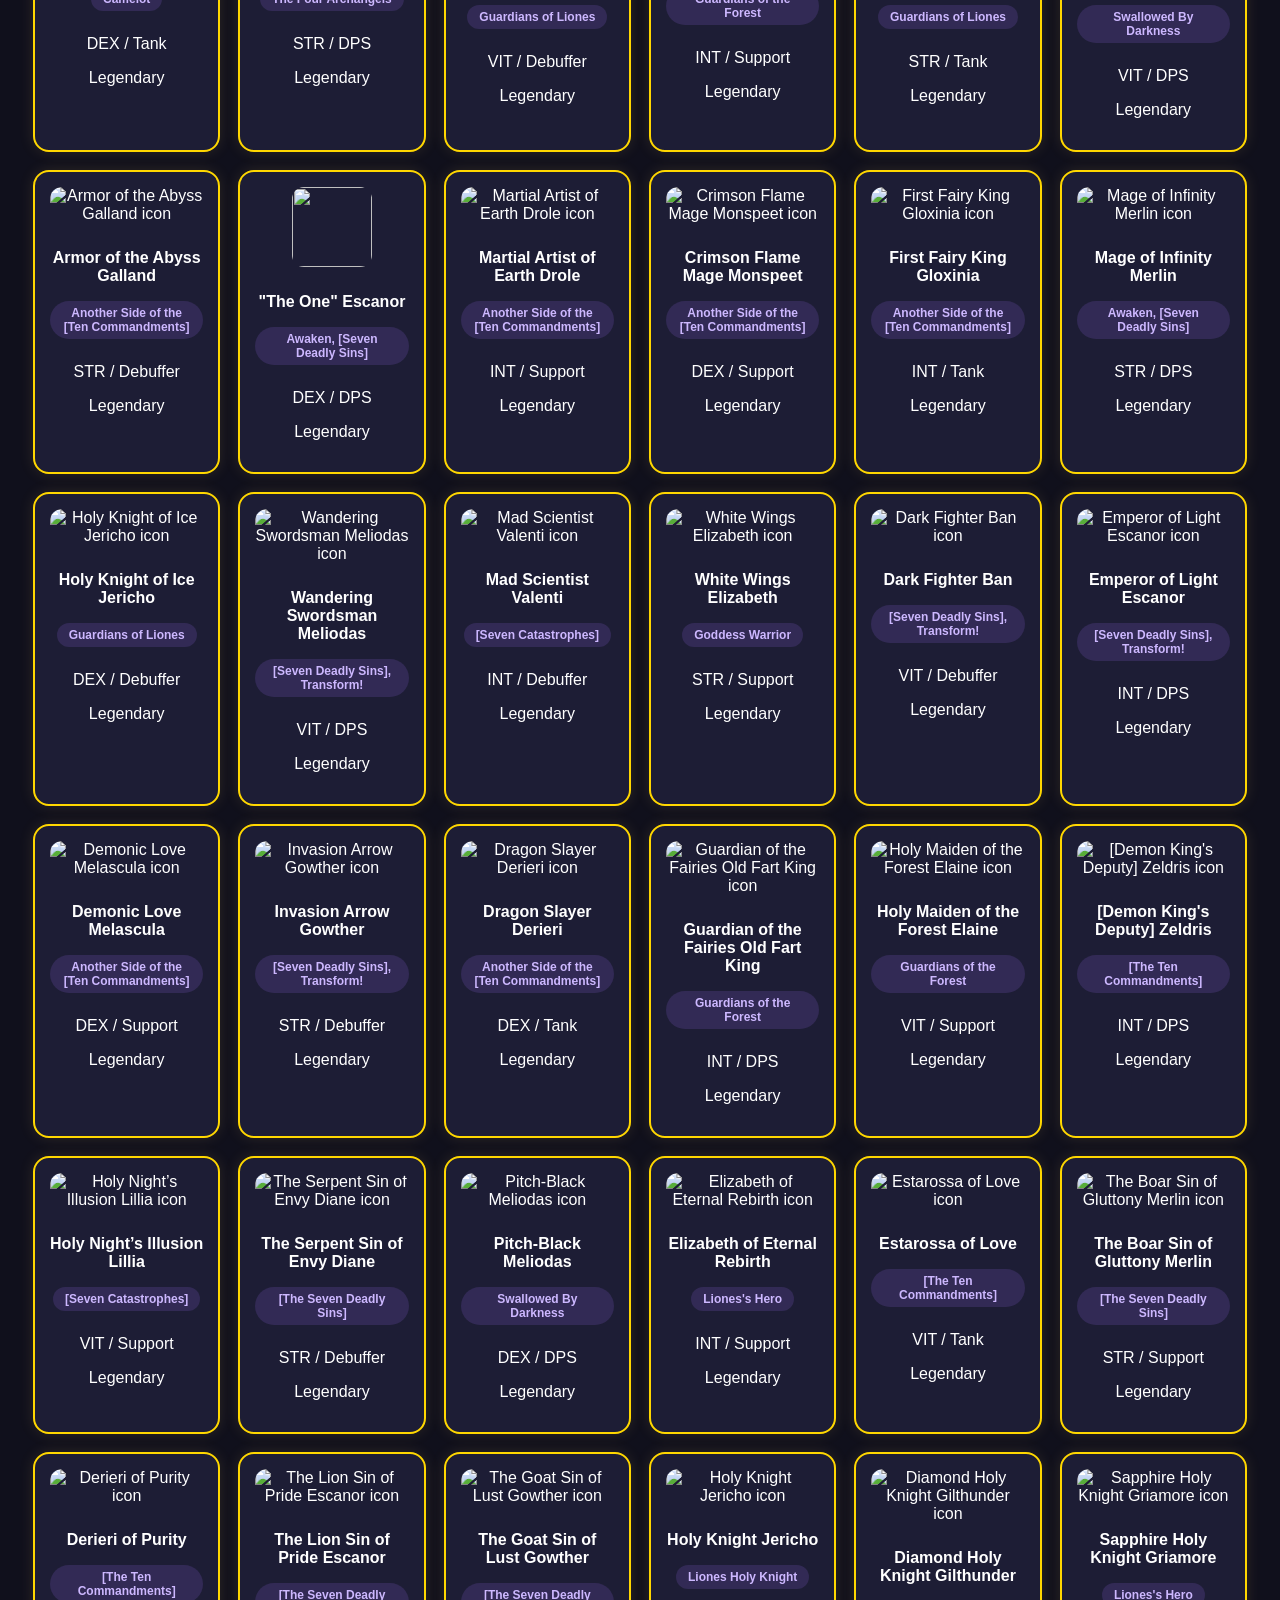
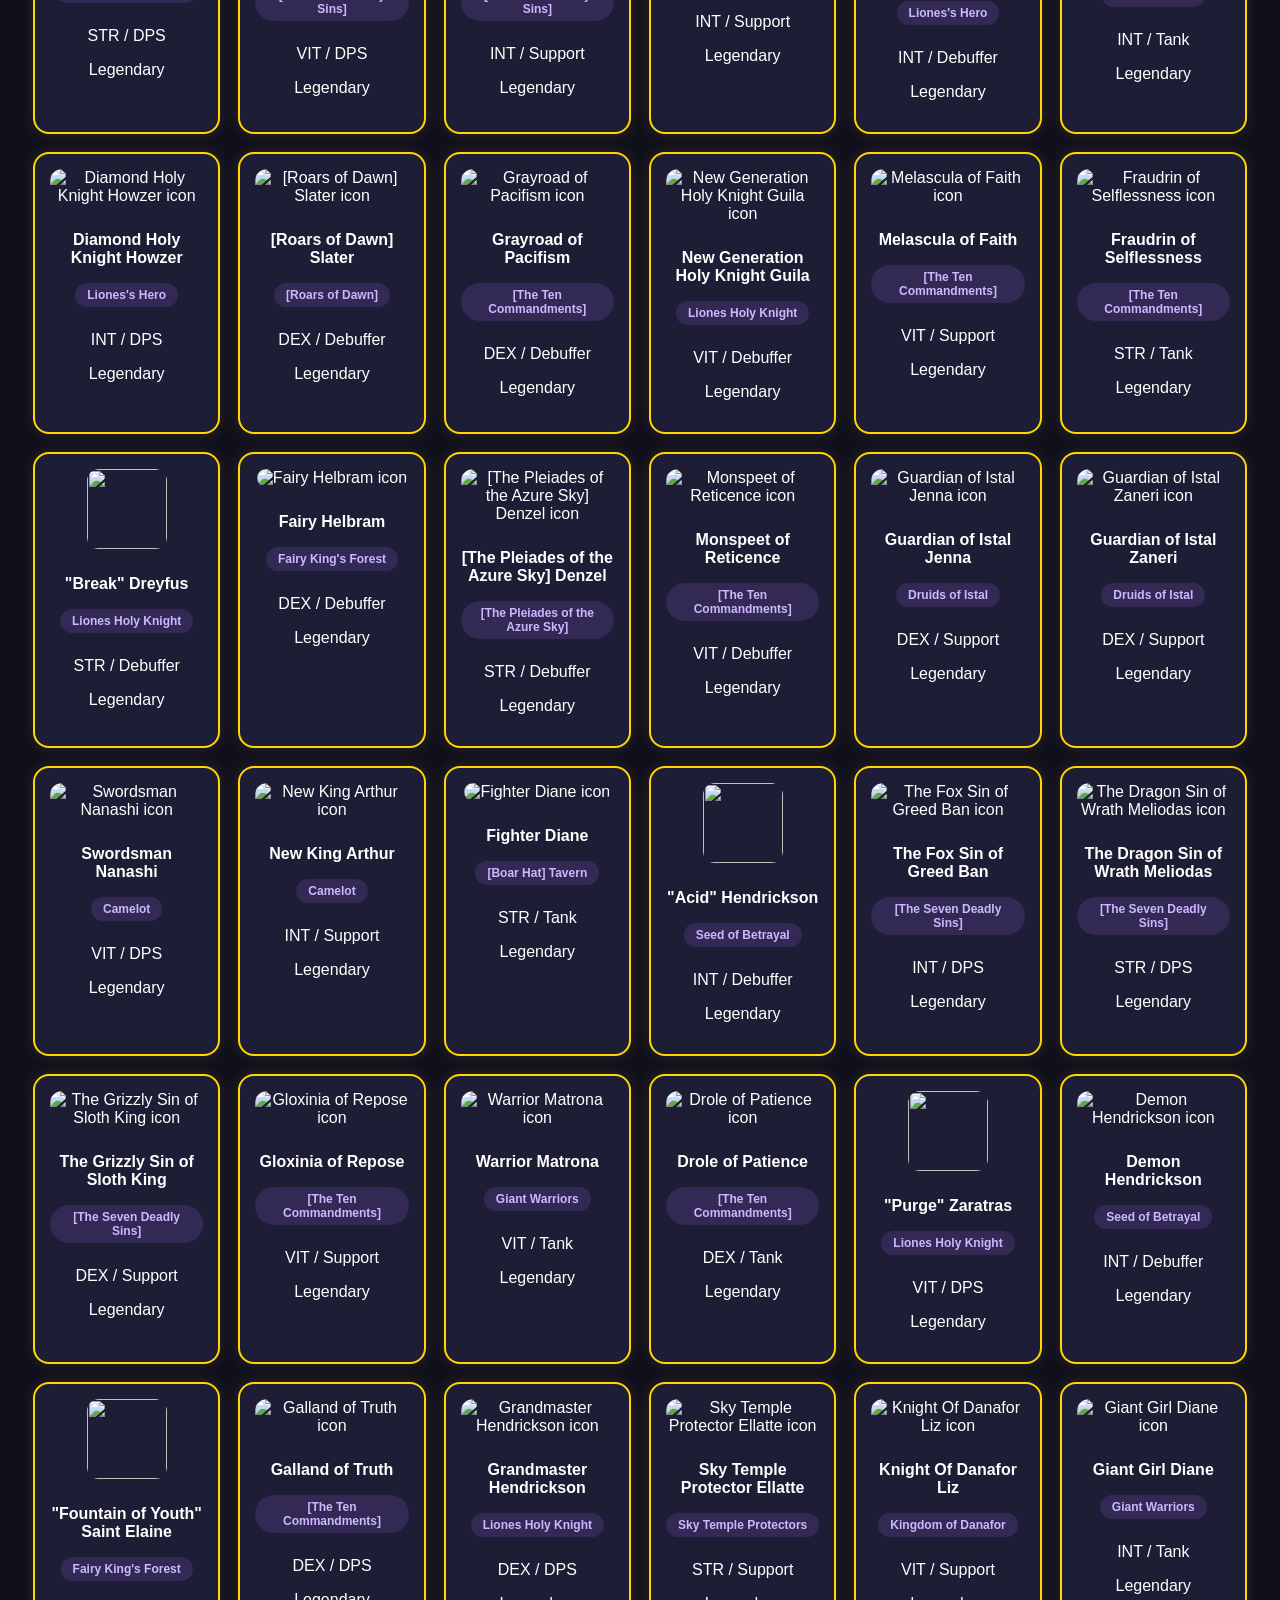
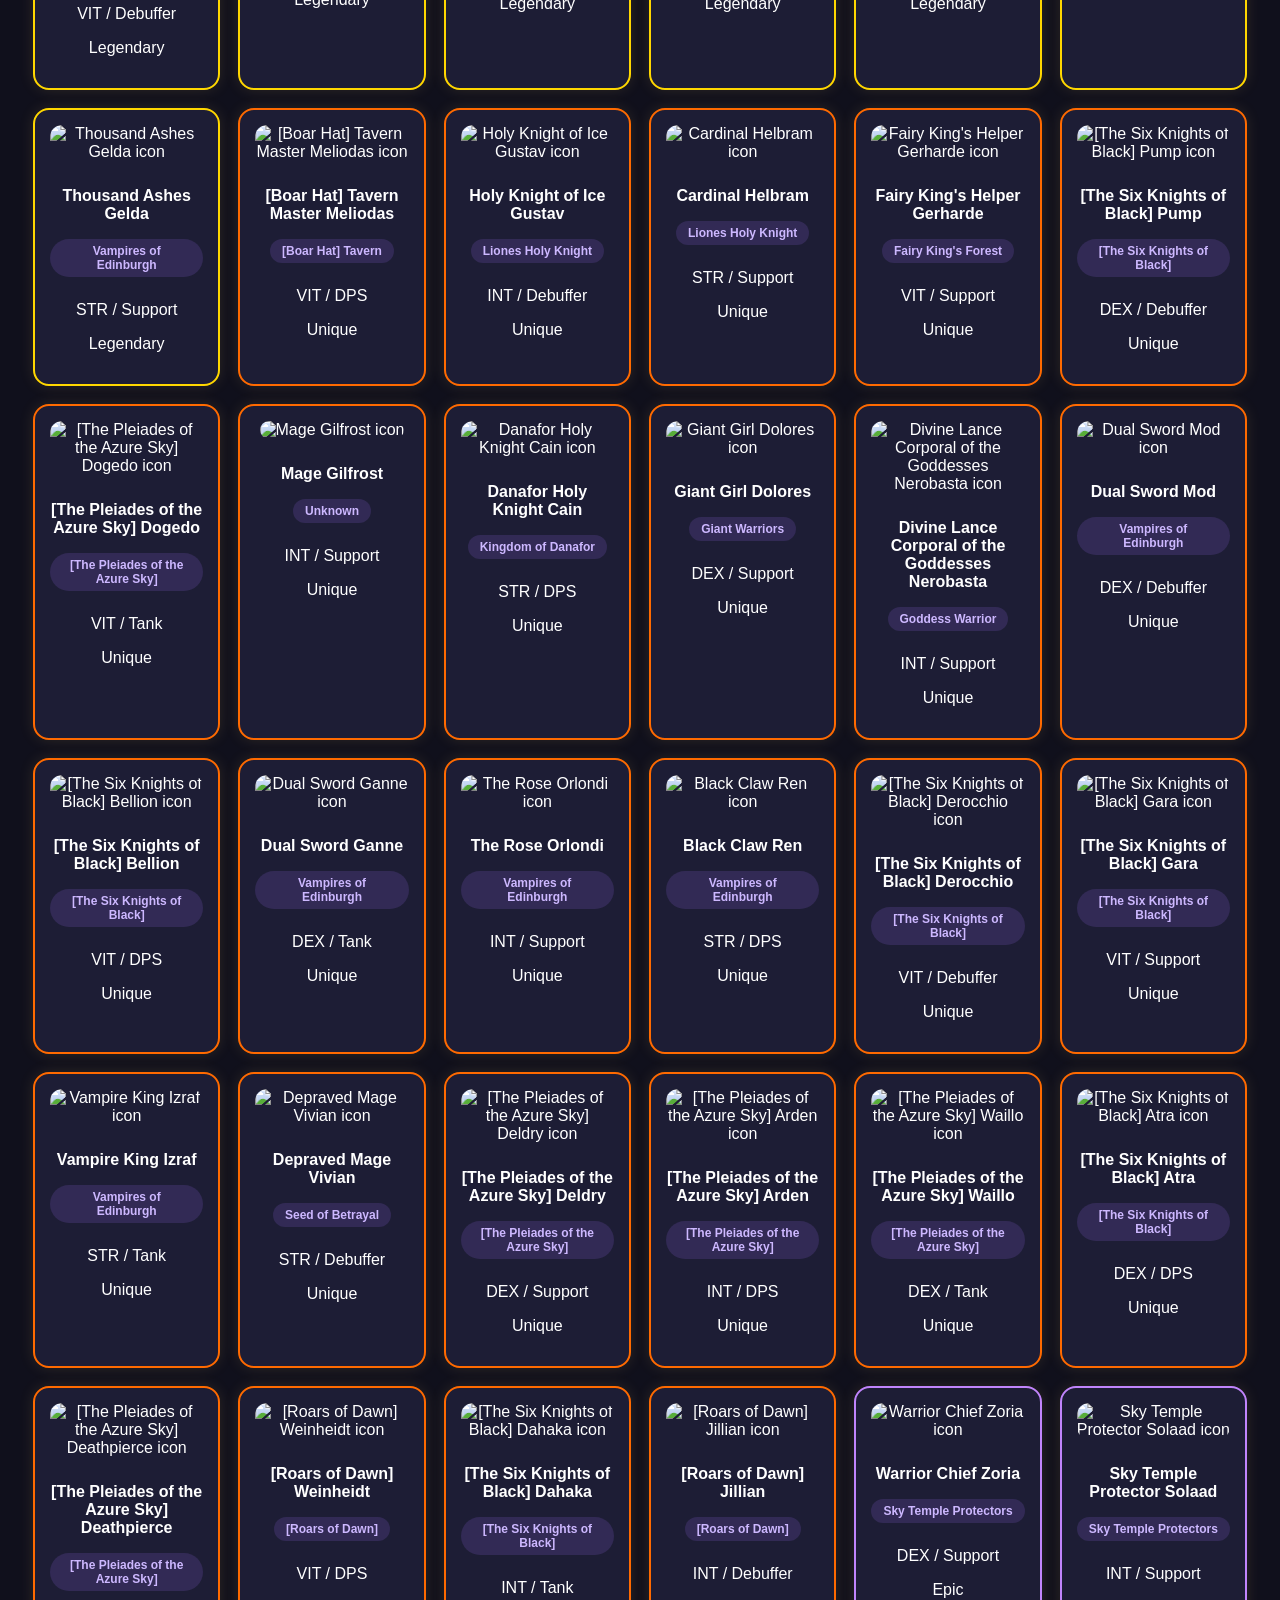
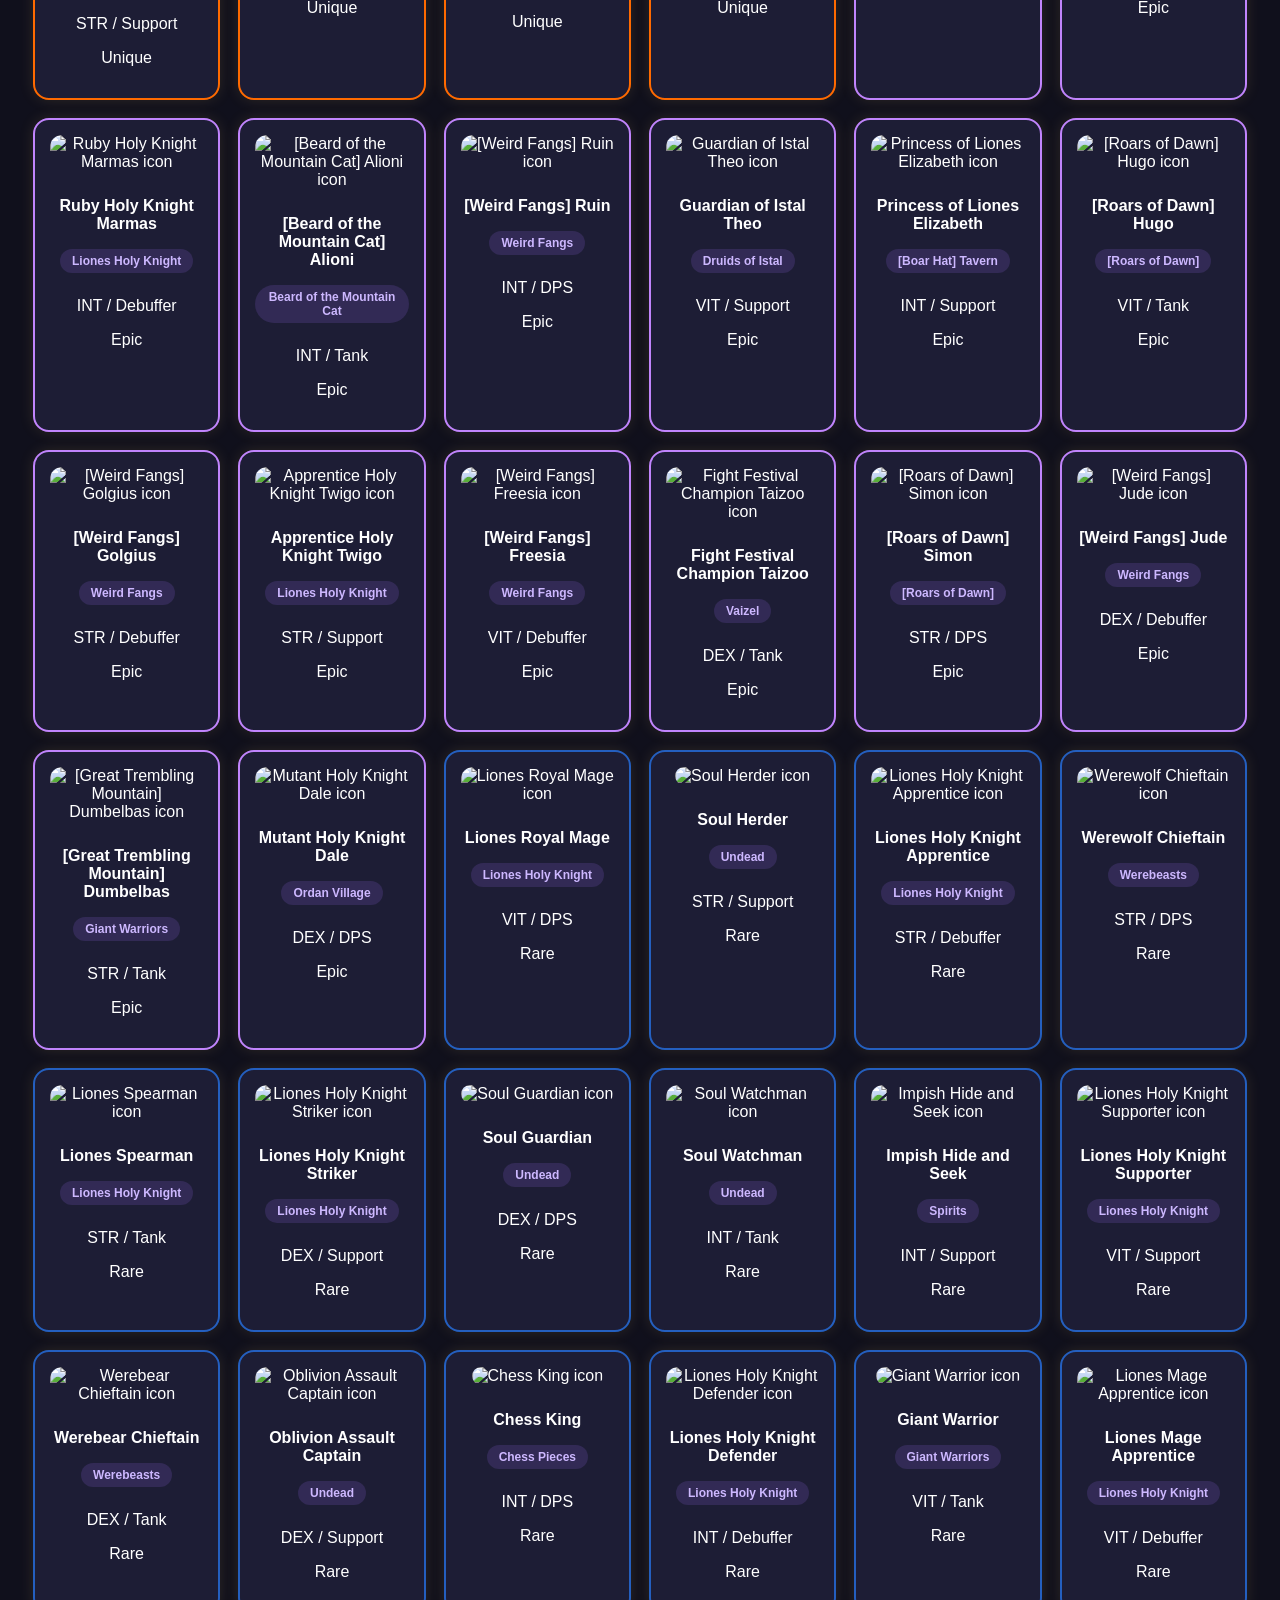
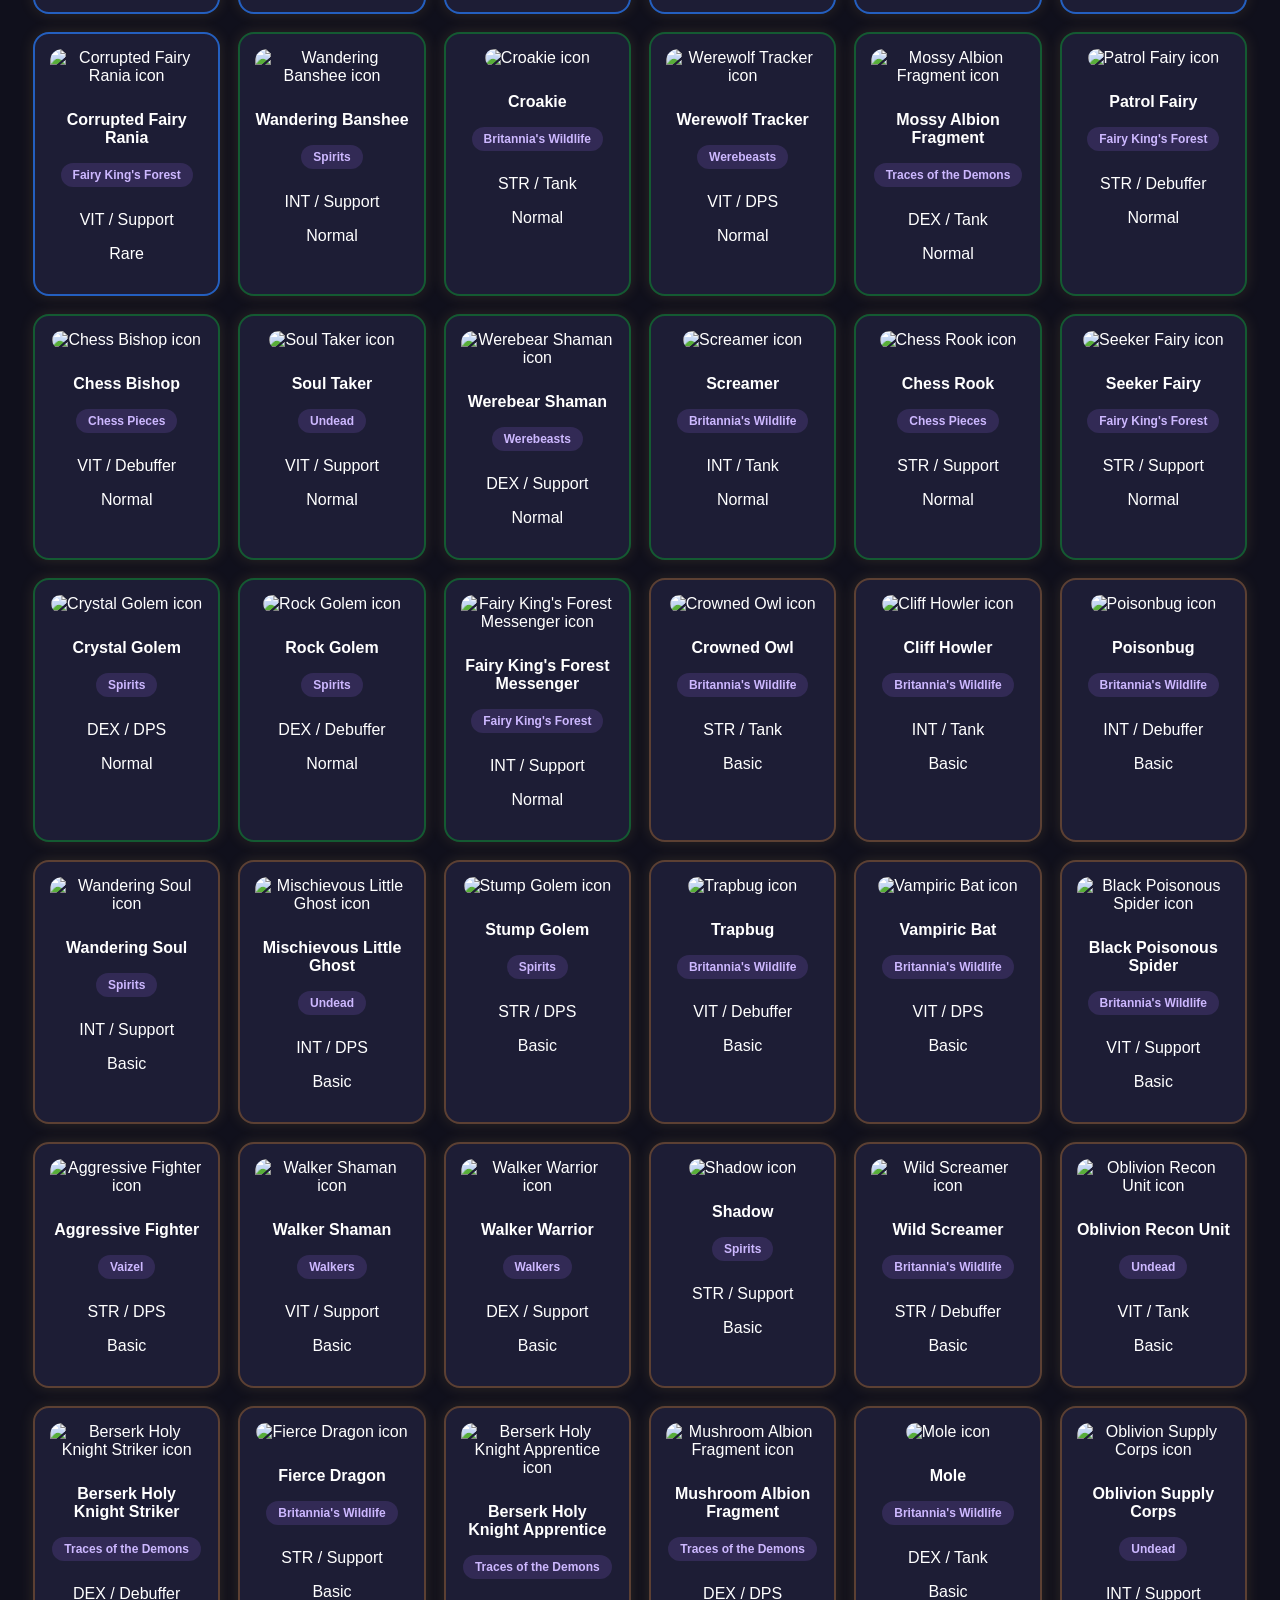
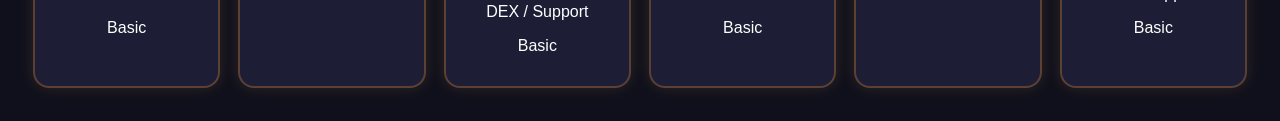
==== commit 0d29bbb6: "Update index.html" ====
--- a/index.html
+++ b/index.html
@@ -96,9 +96,7 @@
 
 <button id="aboutBtn">❓ About Project</button>
 <button id="changelogBtn">📜 Update Log</button>
-<button id="pveTierBtn">⚔️ PvE Tier List</button>
-<button id="pvpTierBtn">🏆 PvP Tier List</button>
-<button id="summonBtn">💎 Oslo & Hawk: Pull or Skip?</button>
+
 
 </div>
 
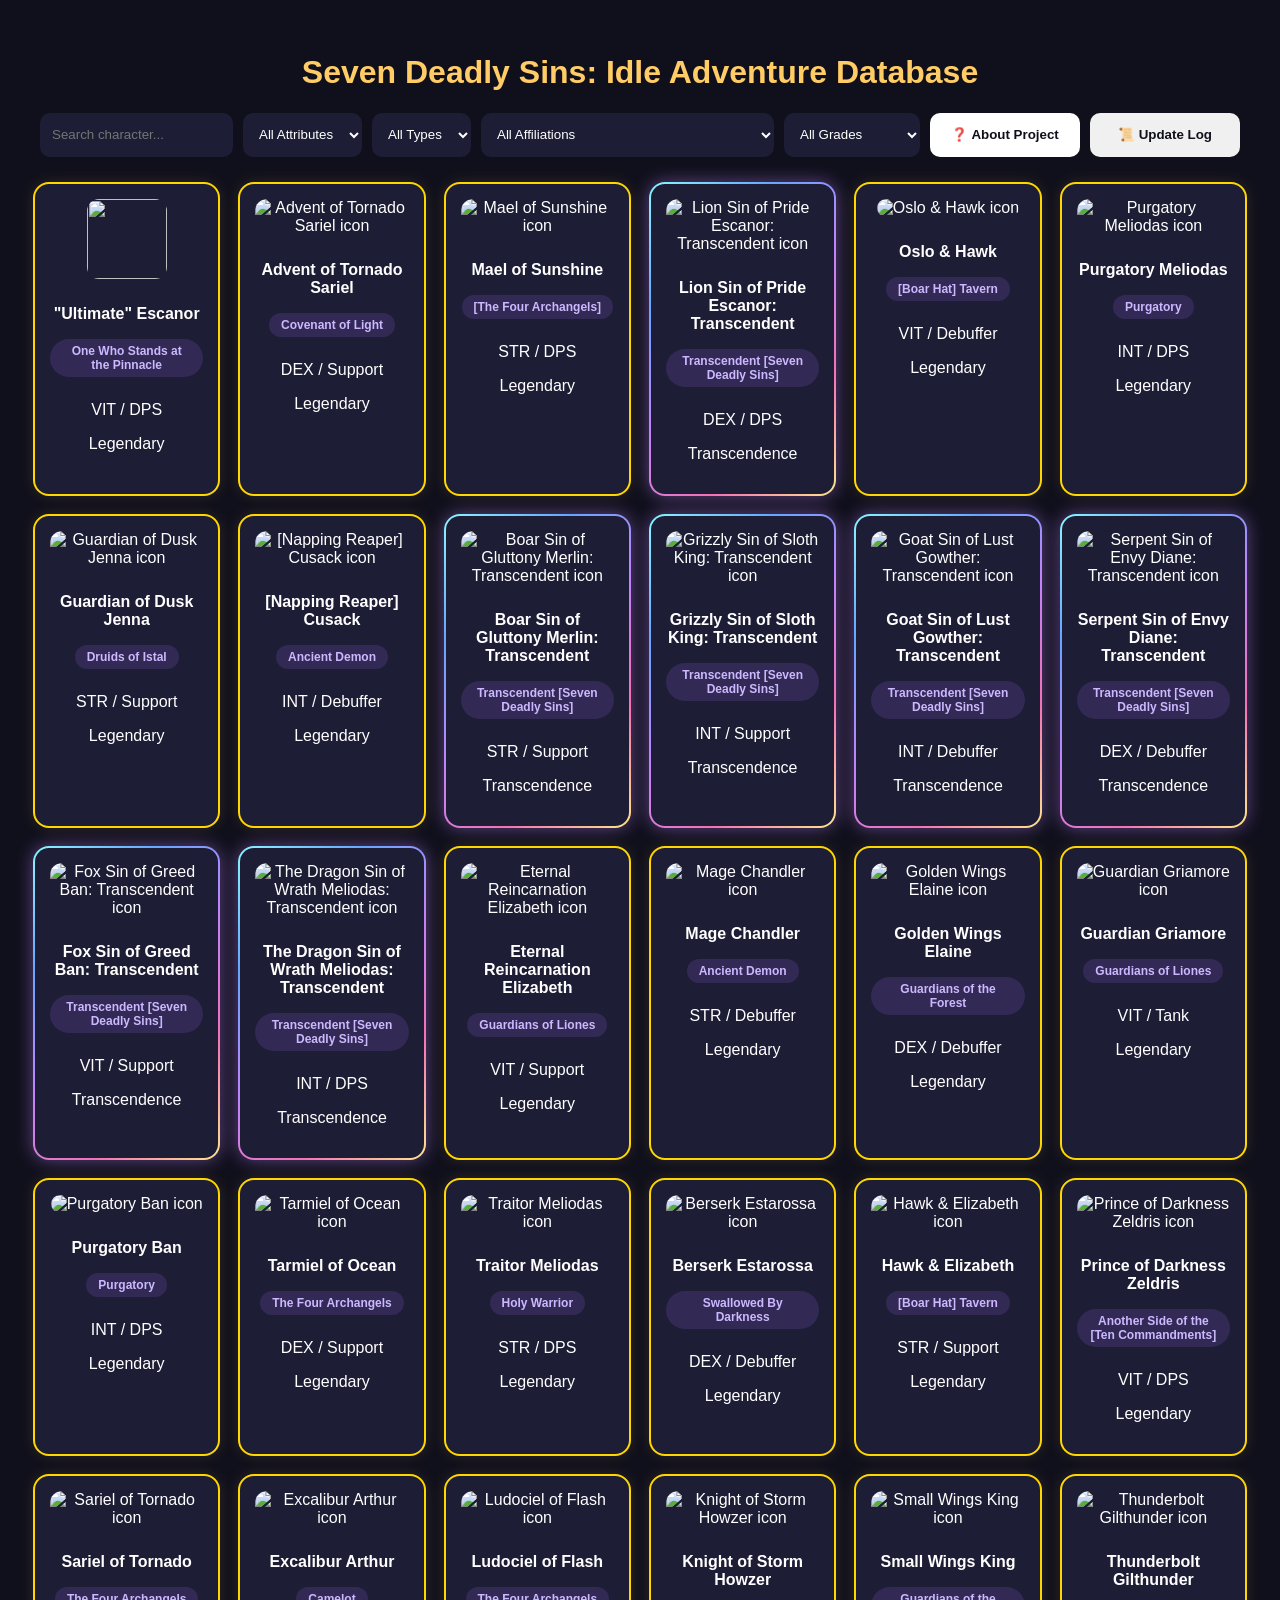
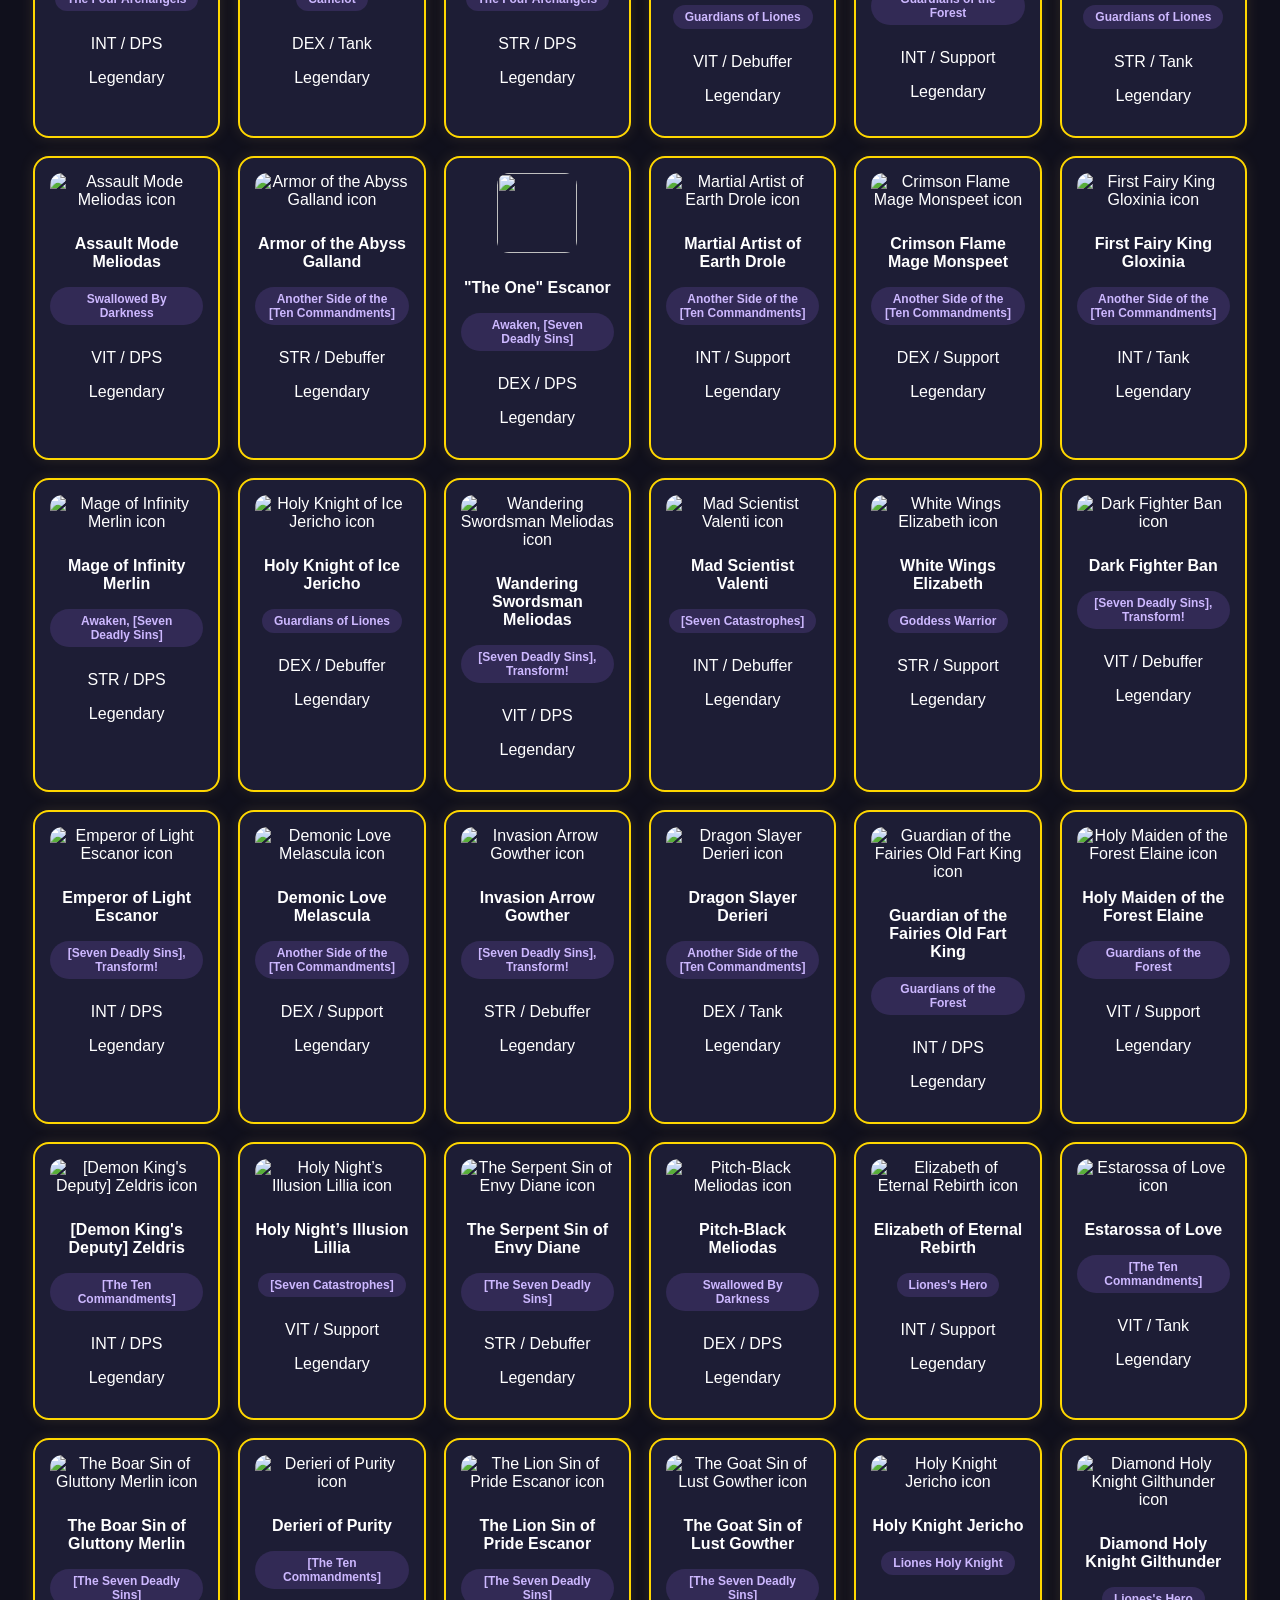
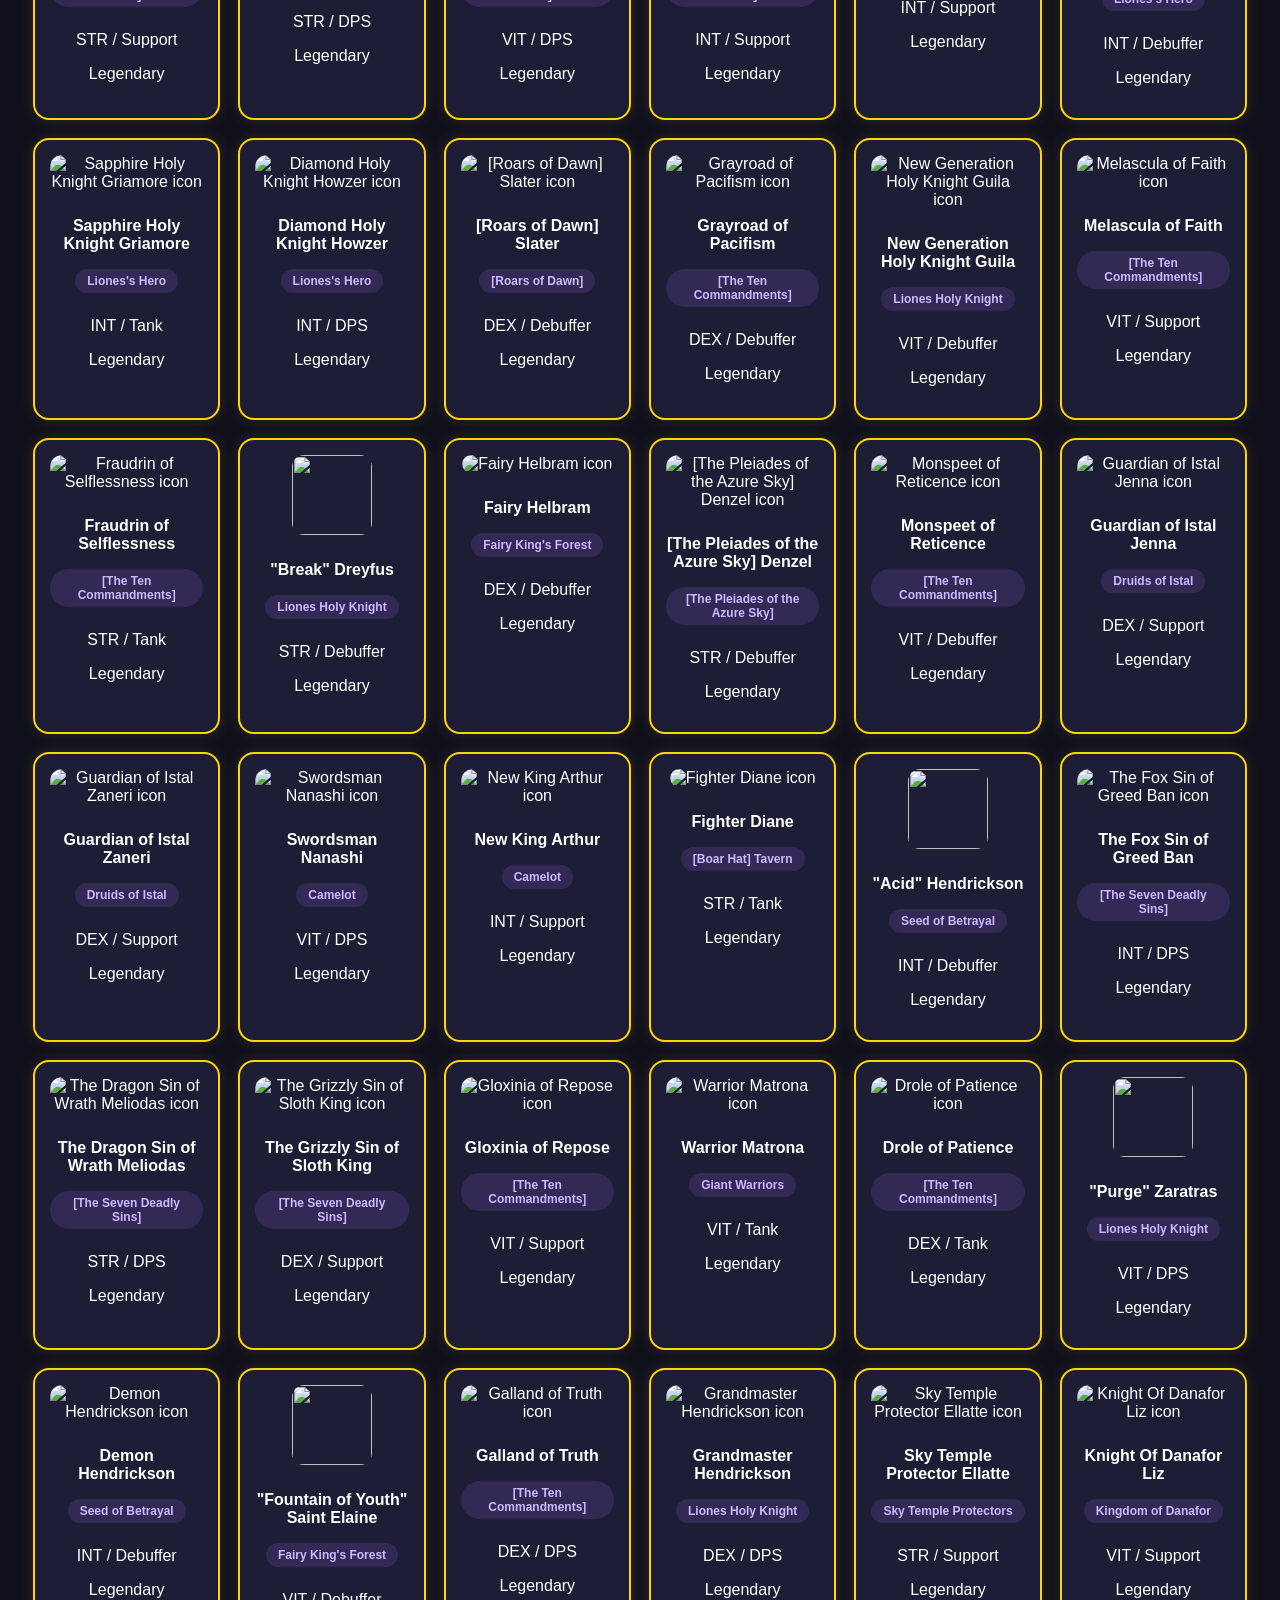
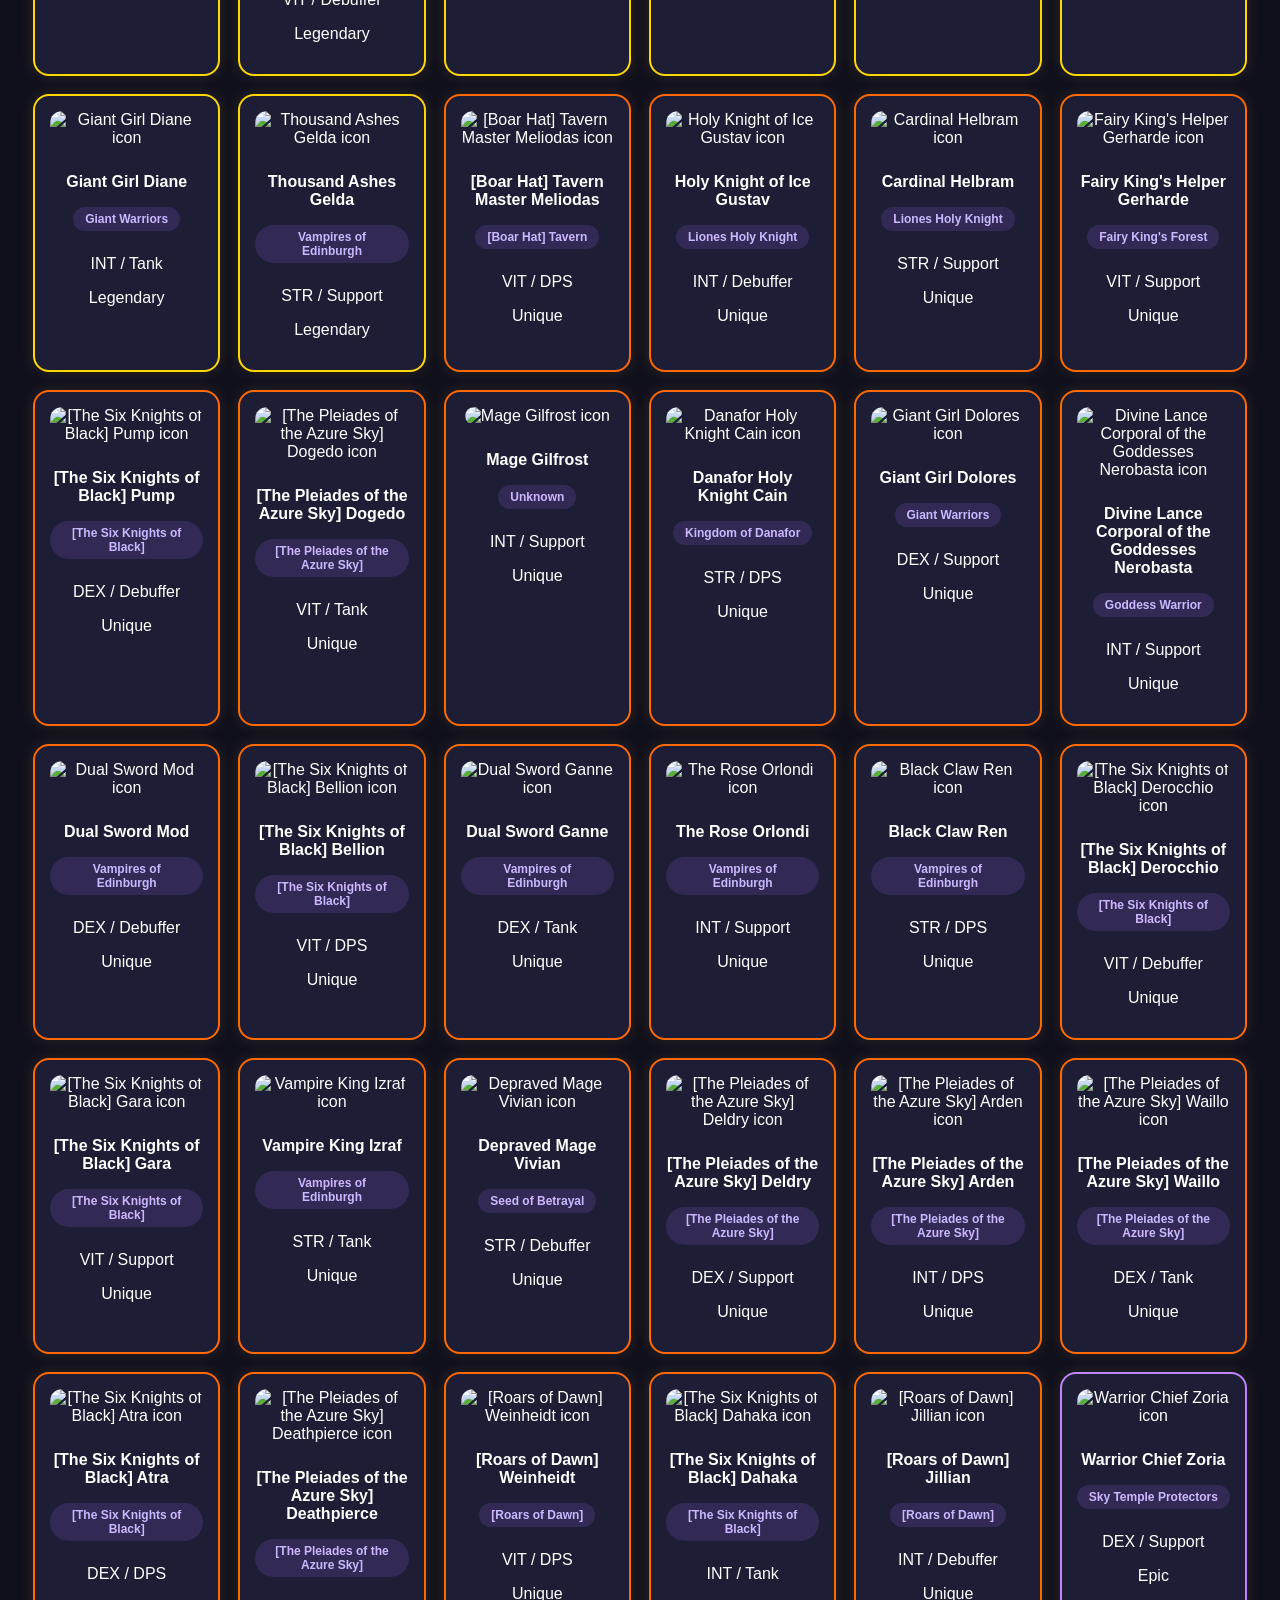
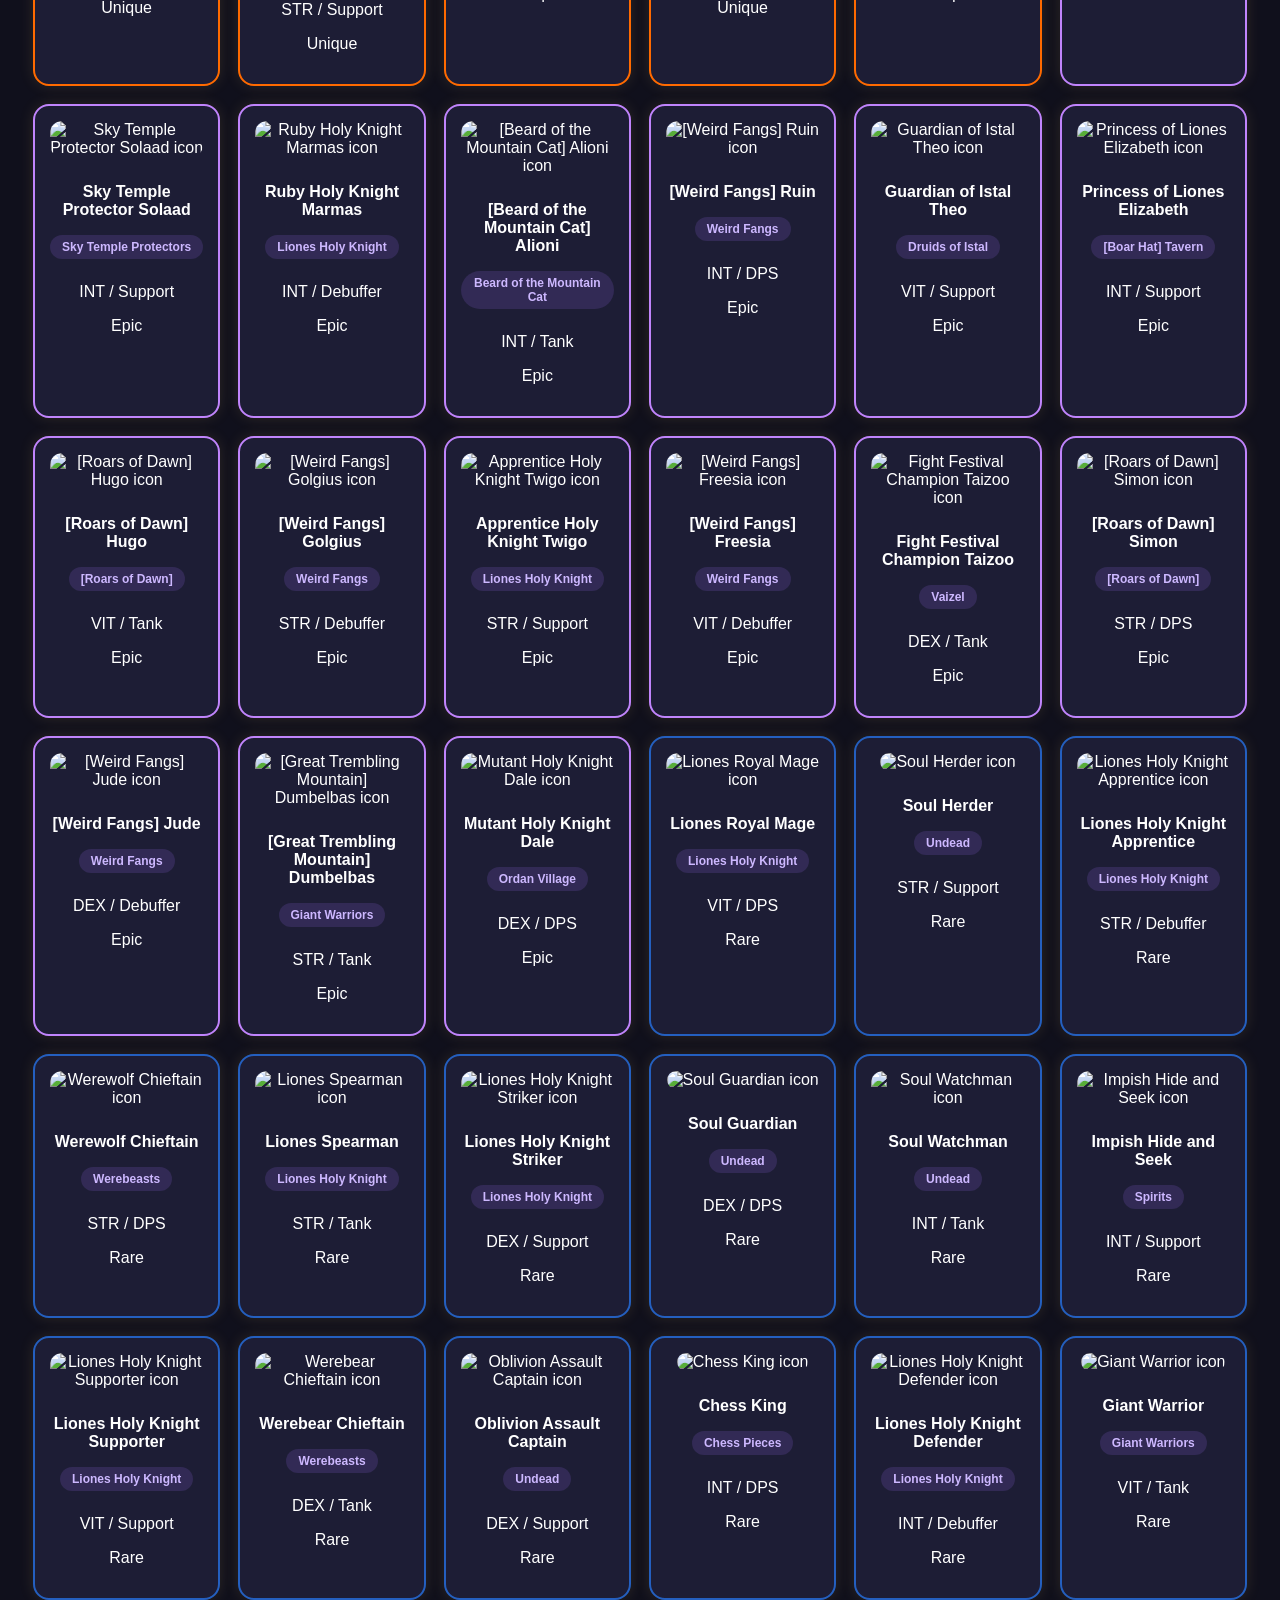
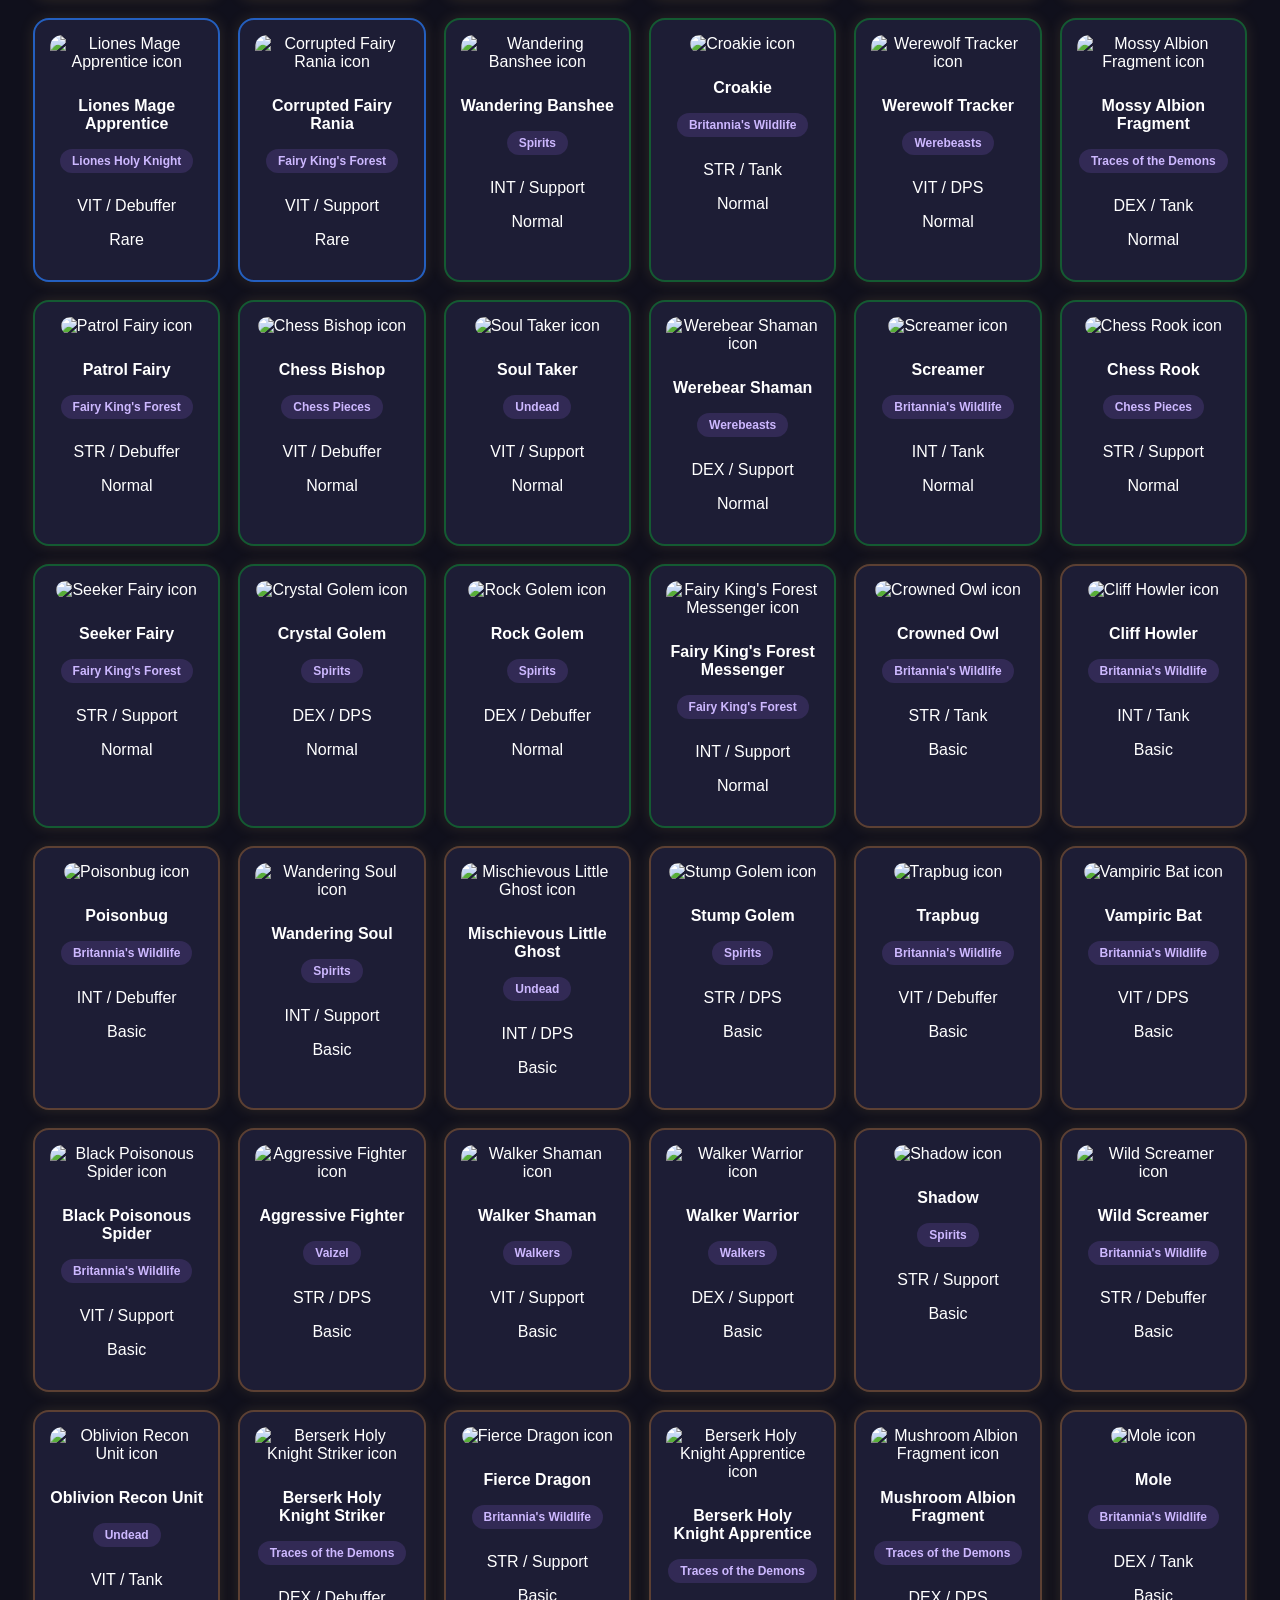
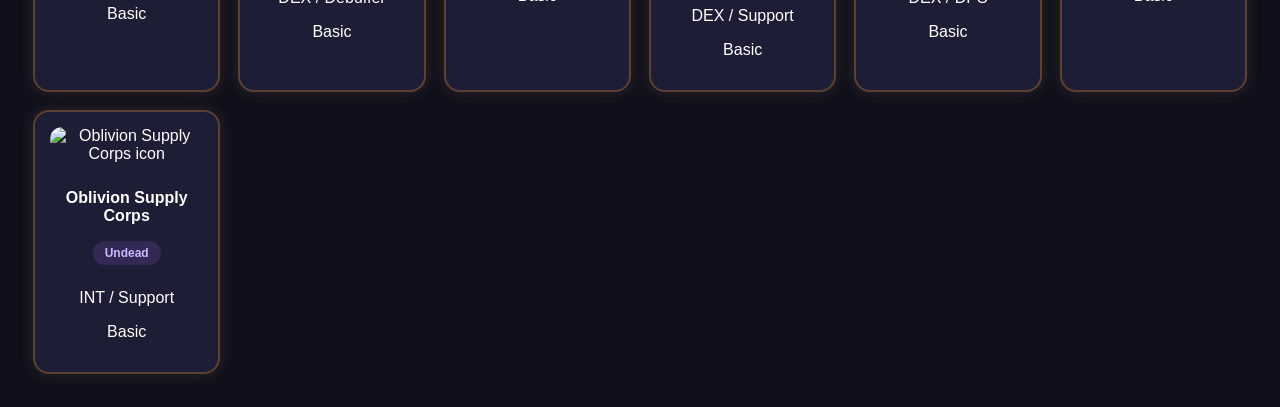
==== commit 7ab318d4: "Update index.html" ====
--- a/index.html
+++ b/index.html
@@ -56,6 +56,7 @@
   <option value="Kingdom of Danafor">Kingdom of Danafor</option>
   <option value="Liones Holy Knight">Liones Holy Knight</option>
   <option value="Liones's Hero">Liones's Hero</option>
+  <option value="One Who Stands at the Pinnacle">One Who Stands at the Pinnacle</option>
   <option value="Ordan Village">Ordan Village</option>
   <option value="Purgatory">Purgatory</option>
   <option value="Seed of Betrayal">Seed of Betrayal</option>
@@ -91,6 +92,7 @@
   <option value="Epic">Epic</option>
   <option value="Unique">Unique</option>
   <option value="Legendary">Legendary</option>
+  <option value="Extreme">Extreme</option>
   <option value="Transcendence">Transcendence</option>
 </select>
 
@@ -147,32 +149,46 @@
 
     <span class="close" id="closeChangelog">×</span>
 
-    <h2>📜 Database Update Log</h2>
-
-    <div class="info-box">
-      <p><b>Current Version:</b> 2.0</p>
-    </div>
-
-    <div class="skill-box">
-      <h3 class="skill-category">28/06/2026 v2.0</h3>
-
-      <ul>
-        <li>Added "Pull or Skip?" feature.</li>
-        <li>Added "Update Log" feature.</li>
-      </ul>
-    </div>
-  <div class="skill-box">
-      <h3 class="skill-category">27/06/2026 v1.0</h3>
-
-      <ul>
-        <li>Initial website release.</li>
-        <li>Added character database.</li>
-        <li>Added recommended potentials.</li>
-        <li>Added affiliation filters.</li>
-      </ul>
-    </div>
-
-  </div>
+   <h2>📜 Database Update Log</h2>
+
+<div class="info-box">
+  <p><b>Current Version:</b> 3.0</p>
+</div>
+
+<div class="skill-box">
+  <h3 class="skill-category">07/10/2026 v3.0</h3>
+
+  <ul>
+    <li>Removed the "Pull or Skip?" feature.</li>
+    <li>Removed PvE and PvP Tier Lists.</li>
+    <li>Simplified the website to provide a cleaner and more focused database experience.</li>
+    <li>The database will now focus primarily on characters, skills and recommended potentials.</li>
+    <li>Added the latest characters to the database.</li>
+    <li>Added support for the new Extreme character grade.</li>
+  </ul>
+</div>
+
+<div class="skill-box">
+  <h3 class="skill-category">28/06/2026 v2.0</h3>
+
+  <ul>
+    <li>Added "Pull or Skip?" feature.</li>
+    <li>Added "Update Log" feature.</li>
+  </ul>
+</div>
+
+<div class="skill-box">
+  <h3 class="skill-category">27/06/2026 v1.0</h3>
+
+  <ul>
+    <li>Initial website release.</li>
+    <li>Added character database.</li>
+    <li>Added recommended potentials.</li>
+    <li>Added affiliation filters.</li>
+  </ul>
+</div>
+
+</div>
 </div>
 
 </div>
--- a/style.css
+++ b/style.css
@@ -74,7 +74,15 @@
   transform: scale(1.04);
 }
 
-
+.grade-Extreme {
+  border: 2px solid transparent;
+  background:
+    linear-gradient(#1d1d35, #1d1d35) padding-box,
+    linear-gradient(135deg, #ff3bbf, #ff72dc, #d946ef, #ff2fa8) border-box;
+  box-shadow:
+    0 0 18px rgba(255, 59, 191, 0.55),
+    0 0 8px rgba(217, 70, 239, 0.35);
+}
 
 .grade-Transcendence {
   border: 2px solid transparent;
